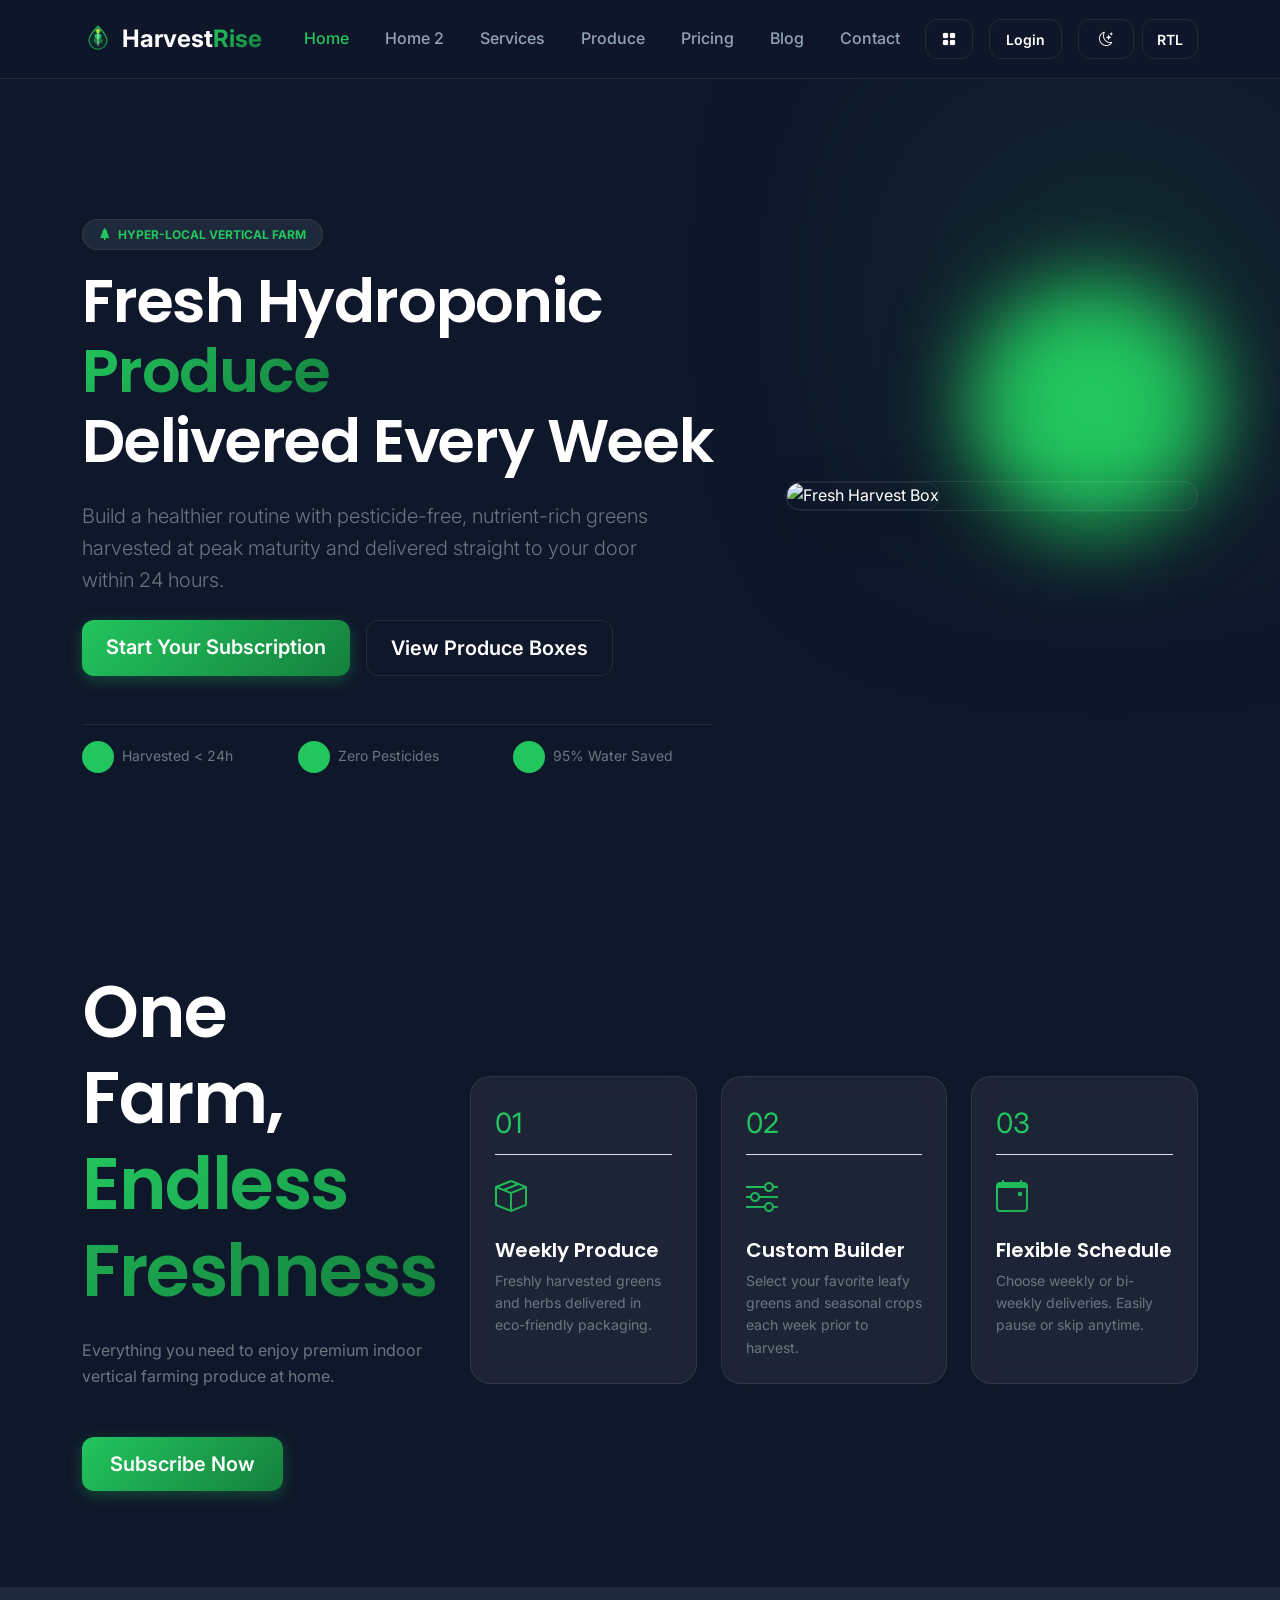
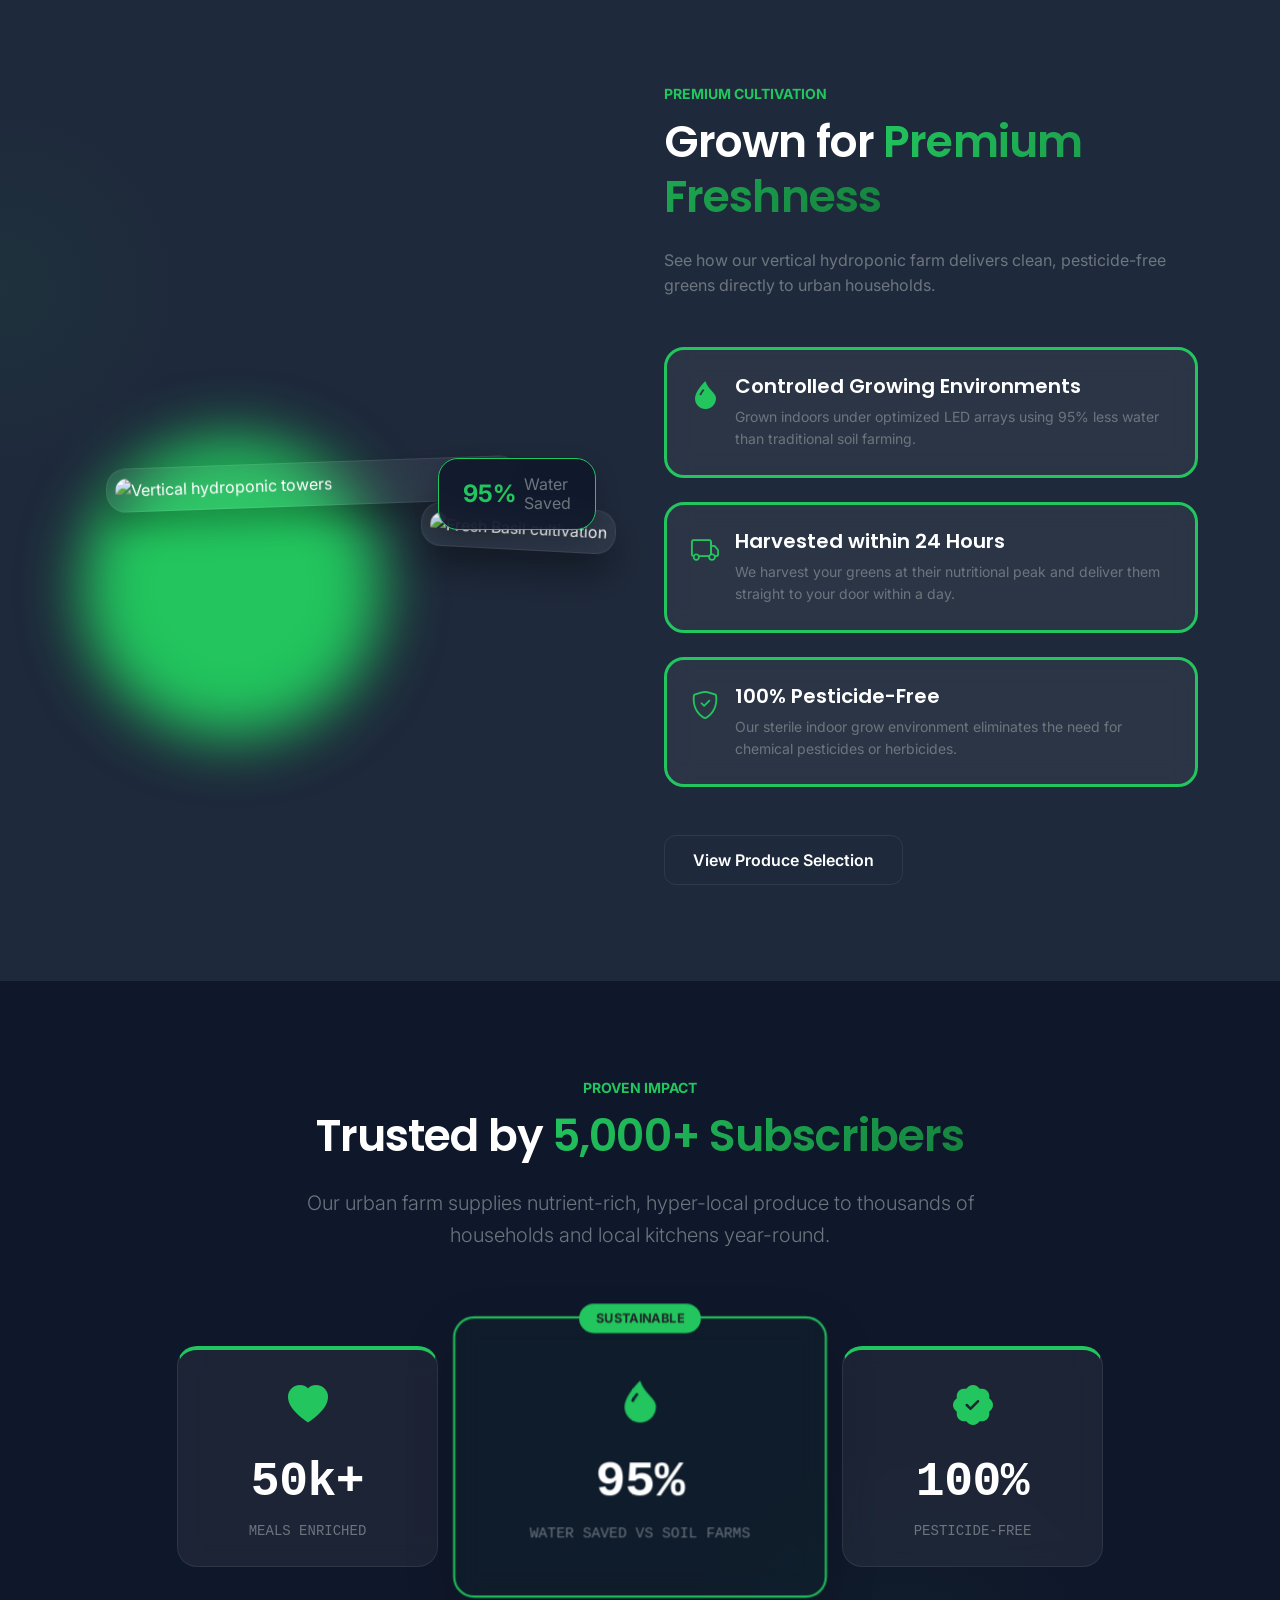
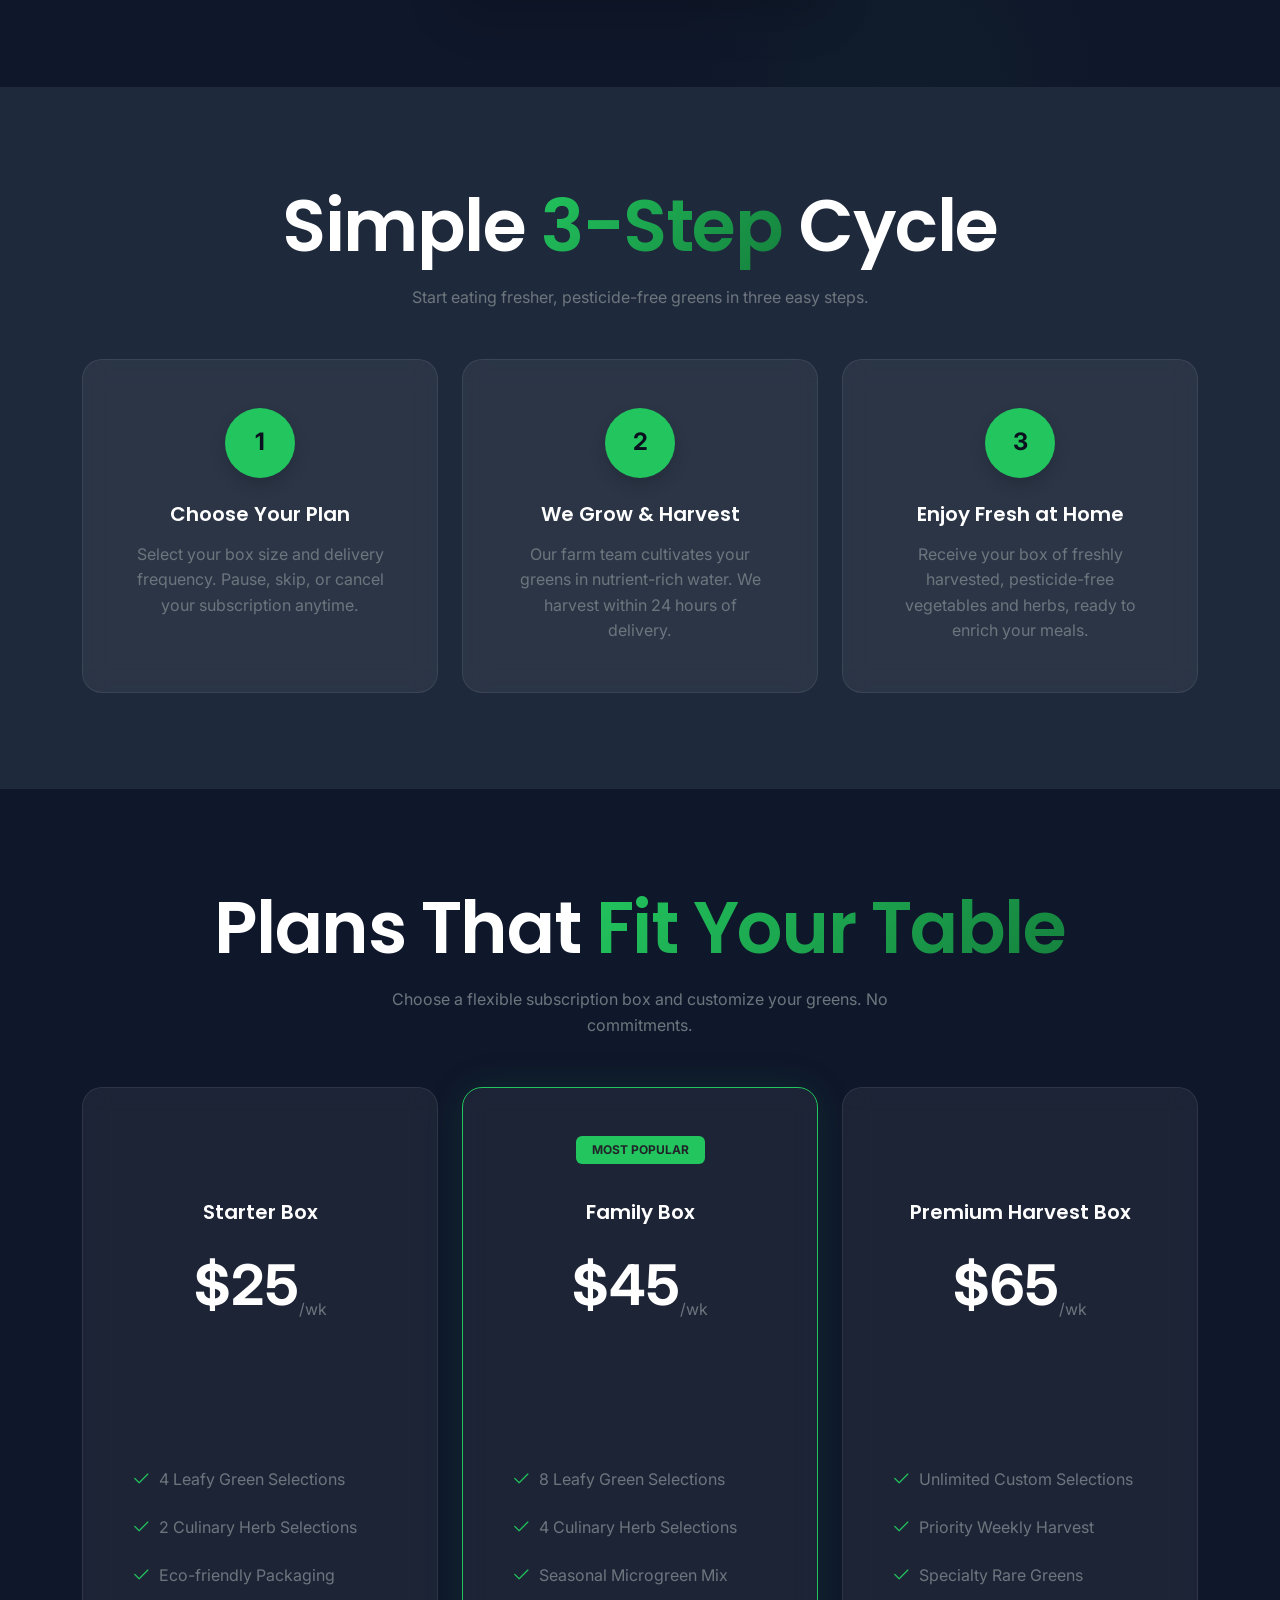
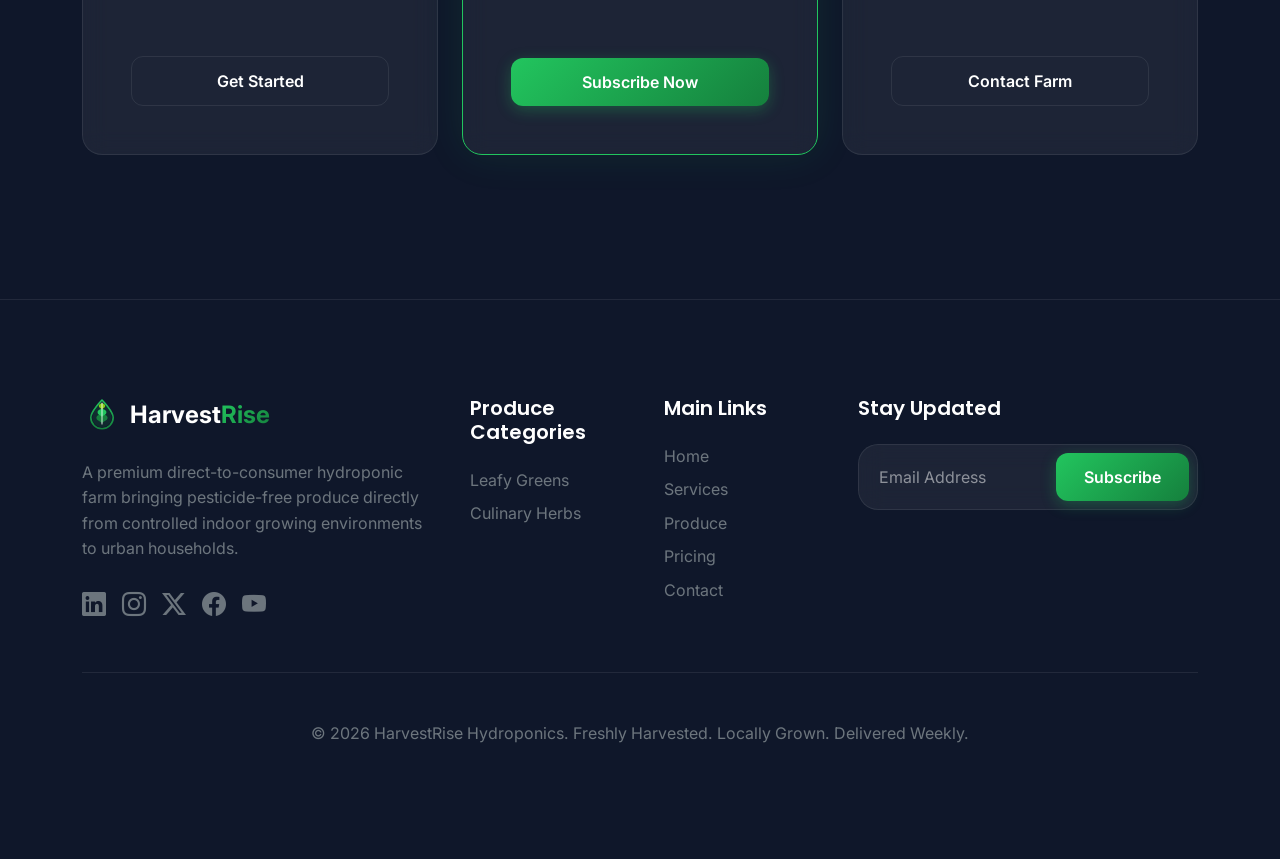
==== index.html @ 3f83b42b "Update vertical hydroponic farm website with responsive mobile dashboard changes" ====
<!DOCTYPE html>
<html lang="en">

<head>
    <meta charset="UTF-8">
    <meta name="viewport" content="width=device-width, initial-scale=1.0">
    <title>HarvestRise Hydroponics | Fresh Produce Delivered Weekly</title>
    <link rel="icon" type="image/png" href="assets/images/logo.svg">
    <meta name="description"
        content="Subscribe to fresh hydroponic produce delivered directly from our urban farm. Flexible produce boxes, transparent growing practices, and weekly harvest deliveries.">

    <!-- Bootstrap 5 CDN -->
    <link href="https://cdn.jsdelivr.net/npm/bootstrap@10.0.0-alpha1/dist/css/bootstrap.min.css" rel="stylesheet"
        integrity="sha384-GLhlTQ8iRABdZLl6O3oVMWSktQOp6b7In1Zl3/Jr59b6EGGoI1aFkw7cmDA6j6gD" crossorigin="anonymous">
    <!-- Using 5.3.0 since 10.0.0 is not a valid version -->
    <link href="https://cdn.jsdelivr.net/npm/bootstrap@5.3.0/dist/css/bootstrap.min.css" rel="stylesheet">
    <link rel="stylesheet" href="https://cdn.jsdelivr.net/npm/bootstrap-icons@1.10.5/font/bootstrap-icons.css">

    <!-- Custom CSS -->
    <link rel="stylesheet" href="assets/css/style.css">
    <link rel="stylesheet" href="assets/css/dark-mode.css">
    <link rel="stylesheet" href="assets/css/rtl.css">
</head>

<body>

    <!-- Navbar -->
    <nav class="navbar navbar-expand-xl navbar-custom sticky-top">
        <div class="container">
            <a class="navbar-brand d-flex align-items-center" href="index.html">
                <img src="assets/images/logo.svg" alt="HarvestRise Logo" class="me-2" style="height: 32px; width: 32px;">
                <span class="fw-bold text-white fs-4">Harvest<span class="text-gradient">Rise</span></span>
            </a>
            <button class="navbar-toggler border-0" type="button" data-bs-toggle="collapse" data-bs-target="#navbarNav">
                <i class="bi bi-list text-white fs-2"></i>
            </button>

            <div class="collapse navbar-collapse" id="navbarNav">
                <ul class="navbar-nav mx-auto">
                    <li class="nav-item"><a class="nav-link active" href="index.html">Home</a></li>
                    <li class="nav-item"><a class="nav-link" href="home2.html">Home 2</a></li>
                    <li class="nav-item"><a class="nav-link" href="services.html">Services</a></li>
                    <li class="nav-item"><a class="nav-link" href="portfolio.html">Produce</a></li>
                    <li class="nav-item"><a class="nav-link" href="pricing.html">Pricing</a></li>
                    <li class="nav-item"><a class="nav-link" href="blog.html">Blog</a></li>
                    <li class="nav-item"><a class="nav-link" href="contact.html">Contact</a></li>
                </ul>
                <div class="d-flex align-items-center gap-3">
                    <a href="dashboard.html" class="btn btn-outline-custom btn-sm d-flex align-items-center"
                        title="Dashboard">
                        <i class="bi bi-grid-fill"></i>
                    </a>
                    <a href="login.html" class="btn btn-outline-custom btn-sm d-flex align-items-center" title="Login">
                        Login
                    </a>
                    <div class="d-flex gap-2">
                        <button class="btn btn-outline-custom btn-sm d-flex align-items-center justify-content-center nav-toggle-btn" id="theme-toggle" title="Toggle Theme">
                            <i class="bi bi-moon-stars"></i>
                        </button>
                        <button class="btn btn-outline-custom btn-sm d-flex align-items-center justify-content-center nav-toggle-btn" id="rtl-toggle" title="RTL">
                            RTL
                        </button>
                    </div>
                </div>
            </div>
        </div>
    </nav>

    <!-- Hero Section -->
    <header class="hero-section text-center text-lg-start">
        <div class="hero-glow"></div>
        <div class="container">
            <div class="row align-items-center g-5">
                <div class="col-lg-7 mb-5 mb-lg-0">
                    <span class="badge bg-secondary-bg border border-color text-primary-accent mb-3 px-3 py-2 rounded-pill fw-bold text-uppercase tracking-wider"><i class="bi bi-tree-fill me-1"></i> Hyper-Local Vertical Farm</span>
                    <h1 class="hero-title mb-4">
                        Fresh Hydroponic <span class="text-gradient">Produce</span> <br> Delivered Every Week
                    </h1>
                    <p class="lead text-secondary mb-4 pe-lg-5">
                        Build a healthier routine with pesticide-free, nutrient-rich greens harvested at peak maturity and delivered straight to your door within 24 hours.
                    </p>
                    <div class="d-flex flex-column flex-sm-row gap-3">
                        <a href="pricing.html" class="btn btn-primary-custom btn-lg px-4">Start Your Subscription</a>
                        <a href="portfolio.html" class="btn btn-outline-custom btn-lg px-4">View Produce Boxes</a>
                    </div>
                    
                    <div class="mt-5 pt-3 border-top border-color">
                        <div class="row g-3">
                            <div class="col-sm-4 col-6">
                                <div class="d-flex align-items-center gap-2">
                                    <div class="rounded-circle bg-primary-accent opacity-10 d-flex align-items-center justify-content-center" style="width: 32px; height: 32px; background: rgba(34, 197, 94, 0.1);">
                                        <i class="bi bi-check text-primary-accent"></i>
                                    </div>
                                    <span class="text-secondary text-sm">Harvested &lt; 24h</span>
                                </div>
                            </div>
                            <div class="col-sm-4 col-6">
                                <div class="d-flex align-items-center gap-2">
                                    <div class="rounded-circle bg-primary-accent opacity-10 d-flex align-items-center justify-content-center" style="width: 32px; height: 32px; background: rgba(34, 197, 94, 0.1);">
                                        <i class="bi bi-check text-primary-accent"></i>
                                    </div>
                                    <span class="text-secondary text-sm">Zero Pesticides</span>
                                </div>
                            </div>
                            <div class="col-sm-4 col-12">
                                <div class="d-flex align-items-center gap-2">
                                    <div class="rounded-circle bg-primary-accent opacity-10 d-flex align-items-center justify-content-center" style="width: 32px; height: 32px; background: rgba(34, 197, 94, 0.1);">
                                        <i class="bi bi-check text-primary-accent"></i>
                                    </div>
                                    <span class="text-secondary text-sm">95% Water Saved</span>
                                </div>
                            </div>
                        </div>
                    </div>
                </div>
                
                <div class="col-lg-5">
                    <div class="position-relative ps-lg-4">
                        <!-- Background blur glow -->
                        <div class="position-absolute rounded-circle bg-primary-accent opacity-10" style="width: 250px; height: 250px; bottom: -20px; right: -20px; filter: blur(40px); z-index: 0;"></div>
                        
                        <!-- Main visual wrapper -->
                        <div class="hero-mockup-wrapper float-animation rounded-4 overflow-hidden border border-color shadow-lg position-relative z-index-1">
                            <img src="https://images.unsplash.com/photo-1610348725531-843dff563e2c?auto=format&fit=crop&q=80&w=800"
                                alt="Fresh Harvest Box" class="img-fluid" style="height: 460px; width: 100%; object-fit: cover;">
                        </div>
                    </div>
                </div>
            </div>
        </div>
    </header>

    <!-- Core Services Section -->
    <section class="py-5 my-5">
        <div class="container">
            <div class="row align-items-center g-5">
                <div class="col-lg-4">
                    <h2 class="display-5 mb-4">One Farm, <span class="text-gradient">Endless Freshness</span></h2>
                    <p class="text-secondary mb-5">Everything you need to enjoy premium indoor vertical farming produce at home.</p>
                    <a href="pricing.html" class="btn btn-primary-custom btn-lg">Subscribe Now</a>
                </div>
                <div class="col-lg-8">
                    <div class="row g-4">
                        <div class="col-md-4">
                            <div class="glass-card p-4 h-100">
                                <div class="mb-3 fs-3 text-primary-accent border-bottom pb-2">01</div>
                                <i class="bi bi-box-seam fs-2 text-gradient mb-3 d-block"></i>
                                <h4 class="h5 mb-2 text-white">Weekly Produce</h4>
                                <p class="text-secondary text-sm mb-0">Freshly harvested greens and herbs delivered in eco-friendly packaging.</p>
                            </div>
                        </div>
                        <div class="col-md-4">
                            <div class="glass-card p-4 h-100">
                                <div class="mb-3 fs-3 text-primary-accent border-bottom pb-2">02</div>
                                <i class="bi bi-sliders fs-2 text-gradient mb-3 d-block"></i>
                                <h4 class="h5 mb-2 text-white">Custom Builder</h4>
                                <p class="text-secondary text-sm mb-0">Select your favorite leafy greens and seasonal crops each week prior to harvest.</p>
                            </div>
                        </div>
                        <div class="col-md-4">
                            <div class="glass-card p-4 h-100">
                                <div class="mb-3 fs-3 text-primary-accent border-bottom pb-2">03</div>
                                <i class="bi bi-calendar-event fs-2 text-gradient mb-3 d-block"></i>
                                <h4 class="h5 mb-2 text-white">Flexible Schedule</h4>
                                <p class="text-secondary text-sm mb-0">Choose weekly or bi-weekly deliveries. Easily pause or skip anytime.</p>
                            </div>
                        </div>
                    </div>
                </div>
            </div>
        </div>
    </section>

    <!-- Portfolio/Showcase Section -->
    <section class="py-5 bg-secondary-bg position-relative overflow-hidden">
        <!-- Subtle background glow -->
        <div class="position-absolute" style="width: 400px; height: 400px; background: radial-gradient(circle, rgba(34, 197, 94, 0.05) 0%, transparent 70%); top: 10%; left: -200px; pointer-events: none;"></div>
        
        <div class="container py-5">
            <div class="row align-items-center g-5">
                <!-- Left: Overlapping Image Gallery -->
                <div class="col-lg-6">
                    <div class="position-relative p-4">
                        <!-- Background decoration circle -->
                        <div class="position-absolute rounded-circle bg-primary-accent opacity-10" style="width: 300px; height: 300px; top: 0; left: 0; filter: blur(30px); z-index: 0;"></div>
                        
                        <!-- Main Image -->
                        <div class="glass-card p-2 position-relative z-index-1" style="max-width: 85%; transform: rotate(-2deg); box-shadow: 0 15px 35px rgba(0,0,0,0.3);">
                            <img src="https://images.unsplash.com/photo-1530836369250-ef72a3f5cda8?auto=format&fit=crop&q=80&w=800"
                                class="img-fluid rounded-4" alt="Vertical hydroponic towers" style="width: 100%; height: 350px; object-fit: cover;">
                        </div>
                        
                        <!-- Floating Overlapping Image -->
                        <div class="glass-card p-2 position-absolute" style="max-width: 55%; bottom: -20px; right: 0; z-index: 2; transform: rotate(3deg); box-shadow: 0 20px 40px rgba(0,0,0,0.4);">
                            <img src="https://images.unsplash.com/photo-1598902108854-10e335adac99?auto=format&fit=crop&q=80&w=600"
                                class="img-fluid rounded-4" alt="Fresh Basil cultivation" style="width: 100%; height: 220px; object-fit: cover;">
                        </div>
                        
                        <!-- Floating Badge -->
                        <div class="glass-card px-4 py-3 position-absolute border-primary-accent" style="top: 20px; right: 20px; z-index: 3; background: rgba(15, 23, 42, 0.85); box-shadow: 0 10px 25px rgba(0,0,0,0.2);">
                            <div class="d-flex align-items-center gap-2">
                                <span class="fs-4 text-primary-accent fw-bold">95%</span>
                                <span class="text-secondary text-xs" style="line-height: 1.2;">Water<br>Saved</span>
                            </div>
                        </div>
                    </div>
                </div>

                <!-- Right: Content and Feature Blocks -->
                <div class="col-lg-6">
                    <span class="text-primary-accent text-uppercase tracking-wider small fw-bold mb-2 d-block">Premium Cultivation</span>
                    <h2 class="section-title mb-4">Grown for <span class="text-gradient">Premium Freshness</span></h2>
                    <p class="text-secondary mb-5">See how our vertical hydroponic farm delivers clean, pesticide-free greens directly to urban households.</p>
                    
                    <div class="d-flex flex-column gap-4 mb-5">
                        <div class="glass-card p-4 hover-effect border-start border-3 border-primary-accent">
                            <div class="d-flex align-items-start gap-3">
                                <div class="fs-3 text-primary-accent"><i class="bi bi-droplet-fill"></i></div>
                                <div>
                                    <h4 class="h5 text-white mb-2">Controlled Growing Environments</h4>
                                    <p class="text-secondary text-sm mb-0">Grown indoors under optimized LED arrays using 95% less water than traditional soil farming.</p>
                                </div>
                            </div>
                        </div>
                        
                        <div class="glass-card p-4 hover-effect border-start border-3 border-primary-accent">
                            <div class="d-flex align-items-start gap-3">
                                <div class="fs-3 text-primary-accent"><i class="bi bi-truck"></i></div>
                                <div>
                                    <h4 class="h5 text-white mb-2">Harvested within 24 Hours</h4>
                                    <p class="text-secondary text-sm mb-0">We harvest your greens at their nutritional peak and deliver them straight to your door within a day.</p>
                                </div>
                            </div>
                        </div>

                        <div class="glass-card p-4 hover-effect border-start border-3 border-primary-accent">
                            <div class="d-flex align-items-start gap-3">
                                <div class="fs-3 text-primary-accent"><i class="bi bi-shield-check"></i></div>
                                <div>
                                    <h4 class="h5 text-white mb-2">100% Pesticide-Free</h4>
                                    <p class="text-secondary text-sm mb-0">Our sterile indoor grow environment eliminates the need for chemical pesticides or herbicides.</p>
                                </div>
                            </div>
                        </div>
                    </div>
                    
                    <div class="d-flex gap-3">
                        <a href="portfolio.html" class="btn btn-outline-custom">View Produce Selection</a>
                    </div>
                </div>
            </div>
        </div>
    </section>

    <!-- Trusted By / Stats Section -->
    <section class="py-5 position-relative overflow-hidden">
        <!-- Glow accents -->
        <div class="position-absolute" style="width: 500px; height: 500px; background: radial-gradient(circle, rgba(34, 197, 94, 0.03) 0%, transparent 70%); bottom: -250px; right: 10%; pointer-events: none;"></div>

        <div class="container py-5 text-center">
            <div class="max-w-700 mx-auto mb-5">
                <span class="text-primary-accent text-uppercase tracking-wider small fw-bold mb-2 d-block">Proven Impact</span>
                <h2 class="section-title mb-4">Trusted by <span class="text-gradient">5,000+ Subscribers</span></h2>
                <p class="text-secondary lead">Our urban farm supplies nutrient-rich, hyper-local produce to thousands of households and local kitchens year-round.</p>
            </div>
            
            <div class="row g-4 justify-content-center align-items-center mt-2">
                <!-- Stat Card 1 -->
                <div class="col-md-4 col-lg-3">
                    <div class="glass-card p-4 text-center hover-effect h-100" style="border-top: 4px solid var(--primary-accent);">
                        <div class="fs-1 text-primary-accent mb-3"><i class="bi bi-heart-fill"></i></div>
                        <h3 class="display-6 fw-bold text-white mb-2 font-monospace">50k+</h3>
                        <p class="text-secondary small mb-0 font-monospace text-uppercase tracking-wider">Meals Enriched</p>
                    </div>
                </div>

                <!-- Stat Card 2 (Highlighted) -->
                <div class="col-md-4 col-lg-4">
                    <div class="glass-card p-5 text-center hover-effect h-100 position-relative shadow-lg" 
                        style="border: 2px solid var(--primary-accent); transform: scale(1.05); background: rgba(34, 197, 94, 0.03);">
                        <div class="position-absolute top-0 start-50 translate-middle badge bg-primary-accent text-dark rounded-pill px-3 py-2 text-xs">SUSTAINABLE</div>
                        <div class="fs-1 text-primary-accent mb-3"><i class="bi bi-droplet-fill"></i></div>
                        <h3 class="display-5 fw-bold text-white mb-2 font-monospace">95%</h3>
                        <p class="text-secondary small mb-0 font-monospace text-uppercase tracking-wider">Water Saved vs Soil Farms</p>
                    </div>
                </div>

                <!-- Stat Card 3 -->
                <div class="col-md-4 col-lg-3">
                    <div class="glass-card p-4 text-center hover-effect h-100" style="border-top: 4px solid var(--primary-accent);">
                        <div class="fs-1 text-primary-accent mb-3"><i class="bi bi-patch-check-fill"></i></div>
                        <h3 class="display-6 fw-bold text-white mb-2 font-monospace">100%</h3>
                        <p class="text-secondary small mb-0 font-monospace text-uppercase tracking-wider">Pesticide-Free</p>
                    </div>
                </div>
            </div>
        </div>
    </section>

    <!-- How It Works Section -->
    <section class="py-5 bg-secondary-bg">
        <div class="container py-5">
            <div class="text-center mb-5">
                <h2 class="display-5 mb-3">Simple <span class="text-gradient">3-Step</span> Cycle</h2>
                <p class="text-secondary max-w-600 mx-auto">Start eating fresher, pesticide-free greens in three easy steps.</p>
            </div>
            <div class="row g-4">
                <div class="col-md-4">
                    <div class="glass-card p-5 h-100 text-center">
                        <div class="mb-4 mx-auto d-flex align-items-center justify-content-center fw-bold rounded-circle shadow"
                            style="width: 70px; height: 70px; font-size: 1.5rem; background-color: var(--primary-accent); color: #0b1020;">1</div>
                        <h4 class="h5 mb-3">Choose Your Plan</h4>
                        <p class="text-secondary mb-0">Select your box size and delivery frequency. Pause, skip, or cancel your subscription anytime.</p>
                    </div>
                </div>
                <div class="col-md-4">
                    <div class="glass-card p-5 h-100 text-center">
                        <div class="mb-4 mx-auto d-flex align-items-center justify-content-center fw-bold rounded-circle shadow"
                            style="width: 70px; height: 70px; font-size: 1.5rem; background-color: var(--primary-accent); color: #0b1020;">2</div>
                        <h4 class="h5 mb-3">We Grow & Harvest</h4>
                        <p class="text-secondary mb-0">Our farm team cultivates your greens in nutrient-rich water. We harvest within 24 hours of delivery.</p>
                    </div>
                </div>
                <div class="col-md-4">
                    <div class="glass-card p-5 h-100 text-center">
                        <div class="mb-4 mx-auto d-flex align-items-center justify-content-center fw-bold rounded-circle shadow"
                            style="width: 70px; height: 70px; font-size: 1.5rem; background-color: var(--primary-accent); color: #0b1020;">3</div>
                        <h4 class="h5 mb-3">Enjoy Fresh at Home</h4>
                        <p class="text-secondary mb-0">Receive your box of freshly harvested, pesticide-free vegetables and herbs, ready to enrich your meals.</p>
                    </div>
                </div>
            </div>
        </div>
    </section>

    <!-- Pricing Preview Section -->
    <section class="py-5">
        <div class="container py-5">
            <div class="text-center mb-5">
                <h2 class="display-5 mb-3">Plans That <span class="text-gradient">Fit Your Table</span></h2>
                <p class="text-secondary max-w-600 mx-auto">Choose a flexible subscription box and customize your greens. No commitments.</p>
            </div>
            <div class="row g-4 justify-content-center">
                <div class="col-lg-4 col-md-6">
                    <div class="glass-card p-5 h-100 d-flex flex-column">
                        <div style="height: 40px;" class="mb-4"></div> <!-- Badge Spacer -->
                        <h4 class="h5 text-white mb-4 text-center">Starter Box</h4>
                        <div class="display-4 fw-bold mb-4 text-white text-center" style="min-height: 72px; display: flex; align-items: flex-end; justify-content: center;">$25 <span
                                class="fs-6 text-secondary fw-normal">/wk</span></div>
                        <div style="min-height: 72px;" class="mb-5"></div>
                        <ul class="list-unstyled mb-5 text-secondary">
                            <li class="mb-3 d-flex align-items-center gap-2"><i
                                    class="bi bi-check2 text-primary-accent fs-5"></i> 4 Leafy Green Selections</li>
                            <li class="mb-3 d-flex align-items-center gap-2"><i
                                    class="bi bi-check2 text-primary-accent fs-5"></i> 2 Culinary Herb Selections</li>
                            <li class="mb-3 d-flex align-items-center gap-2"><i
                                    class="bi bi-check2 text-primary-accent fs-5"></i> Eco-friendly Packaging</li>
                        </ul>
                        <div class="mt-auto">
                            <a href="register.html" class="btn btn-outline-custom w-100">Get Started</a>
                        </div>
                    </div>
                </div>
                <div class="col-lg-4 col-md-6">
                    <div class="glass-card p-5 h-100 border-primary-accent d-flex flex-column"
                        style="box-shadow: 0 0 40px rgba(34, 197, 94, 0.1);">
                        <div class="text-center mb-4" style="height: 40px;">
                            <div class="badge bg-primary-accent text-dark px-3 py-2">MOST POPULAR</div>
                        </div>
                        <h4 class="h5 text-white mb-4 text-center">Family Box</h4>
                        <div class="display-4 fw-bold mb-4 text-white text-center" style="min-height: 72px; display: flex; align-items: flex-end; justify-content: center;">$45 <span
                                class="fs-6 text-secondary fw-normal">/wk</span></div>
                        <div style="min-height: 72px;" class="mb-5"></div>
                        <ul class="list-unstyled mb-5 text-secondary">
                            <li class="mb-3 d-flex align-items-center gap-2"><i
                                    class="bi bi-check2 text-primary-accent fs-5"></i> 8 Leafy Green Selections</li>
                            <li class="mb-3 d-flex align-items-center gap-2"><i
                                    class="bi bi-check2 text-primary-accent fs-5"></i> 4 Culinary Herb Selections</li>
                            <li class="mb-3 d-flex align-items-center gap-2"><i
                                    class="bi bi-check2 text-primary-accent fs-5"></i> Seasonal Microgreen Mix</li>
                        </ul>
                        <div class="mt-auto">
                            <a href="register.html" class="btn btn-primary-custom w-100">Subscribe Now</a>
                        </div>
                    </div>
                </div>
                <div class="col-lg-4 col-md-6">
                    <div class="glass-card p-5 h-100 d-flex flex-column">
                        <div style="height: 40px;" class="mb-4"></div> <!-- Badge Spacer -->
                        <h4 class="h5 text-white mb-4 text-center">Premium Harvest Box</h4>
                        <div class="display-4 fw-bold mb-4 text-white text-center" style="min-height: 72px; display: flex; align-items: flex-end; justify-content: center;">$65 <span
                                class="fs-6 text-secondary fw-normal">/wk</span></div>
                        <div style="min-height: 72px;" class="mb-5"></div>
                        <ul class="list-unstyled mb-5 text-secondary">
                            <li class="mb-3 d-flex align-items-center gap-2"><i
                                    class="bi bi-check2 text-primary-accent fs-5"></i> Unlimited Custom Selections</li>
                            <li class="mb-3 d-flex align-items-center gap-2"><i
                                    class="bi bi-check2 text-primary-accent fs-5"></i> Priority Weekly Harvest</li>
                            <li class="mb-3 d-flex align-items-center gap-2"><i
                                    class="bi bi-check2 text-primary-accent fs-5"></i> Specialty Rare Greens</li>
                        </ul>
                        <div class="mt-auto">
                            <a href="contact.html" class="btn btn-outline-custom w-100">Contact Farm</a>
                        </div>
                    </div>
                </div>
            </div>
        </div>
    </section>

    <!-- Footer -->
    <footer class="py-5 mt-5 border-top border-color">
        <div class="container py-5">
            <div class="row g-5">
                <div class="col-lg-4">
                    <a class="navbar-brand d-flex align-items-center mb-4" href="#">
                        <img src="assets/images/logo.svg" alt="HarvestRise Logo" height="30" class="me-2">
                        <span class="fw-bold text-white fs-4">Harvest<span class="text-gradient">Rise</span></span>
                    </a>
                    <p class="text-secondary">A premium direct-to-consumer hydroponic farm bringing pesticide-free produce directly from controlled indoor growing environments to urban households.</p>
                    <div class="d-flex gap-3 fs-4 mt-4 social-links">
                        <a href="#" class="text-secondary"><i class="bi bi-linkedin"></i></a>
                        <a href="#" class="text-secondary"><i class="bi bi-instagram"></i></a>
                        <a href="#" class="text-secondary"><i class="bi bi-twitter-x"></i></a>
                        <a href="#" class="text-secondary"><i class="bi bi-facebook"></i></a>
                        <a href="#" class="text-secondary"><i class="bi bi-youtube"></i></a>
                    </div>
                </div>
                <div class="col-6 col-lg-2">
                    <h5 class="mb-4">Produce Categories</h5>
                    <ul class="list-unstyled text-secondary">
                        <li class="mb-2"><a href="portfolio.html" class="text-decoration-none text-secondary">Leafy Greens</a></li>
                        <li class="mb-2"><a href="portfolio.html" class="text-decoration-none text-secondary">Culinary Herbs</a></li>
                    </ul>
                </div>
                <div class="col-6 col-lg-2">
                    <h5 class="mb-4">Main Links</h5>
                    <ul class="list-unstyled text-secondary">
                        <li class="mb-2"><a href="index.html" class="text-decoration-none text-secondary">Home</a></li>
                        <li class="mb-2"><a href="services.html" class="text-decoration-none text-secondary">Services</a></li>
                        <li class="mb-2"><a href="portfolio.html" class="text-decoration-none text-secondary">Produce</a></li>
                        <li class="mb-2"><a href="pricing.html" class="text-decoration-none text-secondary">Pricing</a></li>
                        <li class="mb-2"><a href="contact.html" class="text-decoration-none text-secondary">Contact</a></li>
                    </ul>
                </div>
                <div class="col-lg-4">
                    <h5 class="mb-4">Stay Updated</h5>
                    <div class="glass-card p-2 d-flex">
                        <input type="email" class="form-control bg-transparent border-0 text-white shadow-none"
                            placeholder="Email Address">
                        <button class="btn btn-primary-custom ms-2">Subscribe</button>
                    </div>
                </div>
            </div>
            <div class="text-center mt-5 pt-5 text-secondary border-top border-color">
                <p>&copy; 2026 HarvestRise Hydroponics. Freshly Harvested. Locally Grown. Delivered Weekly.</p>
            </div>
        </div>
    </footer>

    <!-- Scripts -->
    <script src="https://cdn.jsdelivr.net/npm/bootstrap@5.3.0/dist/js/bootstrap.bundle.min.js"></script>
    <script src="https://cdn.jsdelivr.net/npm/chart.js"></script>
    <script src="assets/js/main.js"></script>
</body>

</html>
---- assets/css/style.css ----
@import url('https://fonts.googleapis.com/css2?family=Inter:wght@400;500&family=Manrope:wght@500;600&family=Poppins:wght@500;600&display=swap');

:root {
    --primary-bg: #0F172A;
    --secondary-bg: #1E293B;
    --card-bg: rgba(255, 255, 255, 0.06);
    --primary-accent: #22C55E;
    --secondary-accent: #15803D;
    --gradient-primary: linear-gradient(135deg, #22C55E, #15803D);
    --text-primary: #FFFFFF;
    --text-secondary: #94A3B8;
    --border-color: rgba(255, 255, 255, 0.08);
    --glow-color: rgba(34, 197, 94, 0.25);
    --success: #16A34A;
    --warning: #f59e0b;
    --error: #ef4444;
    --transition: all 0.3s cubic-bezier(0.4, 0, 0.2, 1);
}

* {
    margin: 0;
    padding: 0;
    box-sizing: border-box;
}

body {
    font-family: 'Inter', sans-serif;
    font-weight: 410;
    background-color: var(--primary-bg);
    color: var(--text-primary);
    overflow-x: hidden;
    line-height: 1.6;
}

/* Glassmorphism */
.glass-card {
    background: var(--card-bg);
    backdrop-filter: blur(12px);
    -webkit-backdrop-filter: blur(12px);
    border: 1px solid var(--border-color);
    border-radius: 20px;
    transition: var(--transition);
}

.glass-card:hover {
    border-color: var(--primary-accent);
    box-shadow: 0 0 20px var(--glow-color);
    transform: translateY(-5px);
}

/* Typography Rules */
h1, .h1 {
    font-family: 'Poppins', sans-serif !important;
    font-size: clamp(4.5rem, 8vw, 6rem) !important;
    font-weight: 580 !important;
    letter-spacing: -0.02em;
}

h2, .h2 {
    font-family: 'Poppins', sans-serif !important;
    font-size: clamp(3rem, 6vw, 4.5rem) !important;
    font-weight: 540 !important;
    letter-spacing: -0.02em;
}

h3, .h3 {
    font-family: 'Poppins', sans-serif !important;
    font-size: clamp(2rem, 4vw, 3rem) !important;
    font-weight: 520 !important;
    letter-spacing: -0.01em;
}

h4, h5, h6, .h4, .h5, .h6 {
    font-family: 'Poppins', sans-serif !important;
    font-weight: 550 !important;
}

.text-gradient {
    background: var(--gradient-primary);
    -webkit-background-clip: text;
    background-clip: text;
    -webkit-text-fill-color: transparent;
}

/* Buttons */
.btn-primary-custom {
    background: var(--gradient-primary);
    border: none;
    color: white;
    padding: 12px 28px;
    border-radius: 12px;
    font-weight: 600;
    transition: var(--transition);
    box-shadow: 0 4px 15px rgba(34, 197, 94, 0.3);
}

.btn-primary-custom:hover {
    transform: translateY(-2px);
    box-shadow: 0 6px 20px rgba(34, 197, 94, 0.5);
    color: white;
}

.btn-outline-custom {
    background: transparent;
    border: 1px solid var(--border-color);
    color: var(--text-primary);
    padding: 12px 28px;
    border-radius: 12px;
    font-weight: 600;
    transition: var(--transition);
}

.btn-outline-custom:hover {
    background: var(--card-bg);
    border-color: var(--primary-accent);
    color: var(--primary-accent);
}

/* Header Buttons & Icons: Equal Height Alignment */
.navbar-custom .btn {
    height: 40px !important;
    min-height: 40px !important;
    display: inline-flex !important;
    align-items: center !important;
    justify-content: center !important;
    padding: 8px 16px !important;
    font-weight: 600;
}

.navbar-custom .nav-toggle-btn {
    width: 56px !important;
    min-width: 56px !important;
    padding: 8px 10px !important;
    gap: 0;
}

/* Navbar */
.navbar-custom {
    background: rgba(15, 23, 42, 0.8);
    backdrop-filter: blur(15px);
    border-bottom: 1px solid var(--border-color);
    padding: 15px 0;
    transition: var(--transition);
}

.navbar-brand img {
    height: 40px;
}

.nav-link {
    color: var(--text-secondary) !important;
    font-weight: 500;
    margin: 0 10px;
    transition: var(--transition);
}

.nav-link:hover,
.nav-link.active {
    color: var(--primary-accent) !important;
}

@media (min-width: 1200px) {
    .navbar-custom .navbar-collapse {
        align-items: center;
    }

    .navbar-custom .navbar-nav .nav-item {
        flex-shrink: 0;
    }

    .navbar-custom .navbar-nav .nav-link {
        white-space: nowrap;
    }
}

@media (max-width: 1199.98px) {
    .navbar-custom .navbar-collapse {
        margin-top: 12px;
        padding-top: 12px;
        border-top: 1px solid var(--border-color);
    }

    .navbar-custom .navbar-nav {
        margin-bottom: 12px;
        gap: 4px;
    }

    .navbar-custom .navbar-nav .nav-link {
        margin: 0;
        padding: 10px 0;
    }

    .navbar-custom .navbar-collapse > .d-flex.align-items-center.gap-3 {
        width: 100%;
        flex-wrap: wrap;
        gap: 10px !important;
    }

    .navbar-custom .navbar-collapse > .d-flex.align-items-center.gap-3 > .d-flex.gap-2 {
        margin-left: 0 !important;
    }
}

@media (min-width: 768px) and (max-width: 1199.98px) {
    .navbar-custom .container {
        position: relative;
    }

    .navbar-custom .navbar-collapse {
        position: absolute;
        top: calc(100% + 8px);
        right: 0;
        left: auto;
        width: min(360px, calc(100vw - 2rem));
        z-index: 1100;
        margin-top: 0;
        padding: 14px;
        border: 1px solid var(--border-color);
        border-radius: 14px;
        background: rgba(15, 23, 42, 0.98);
    }
}

.back-to-top {
    position: fixed;
    right: 24px;
    bottom: 24px;
    width: 46px;
    height: 46px;
    border: 1px solid var(--border-color);
    border-radius: 12px;
    background: rgba(30, 41, 59, 0.9);
    color: #f8fafc;
    display: inline-flex;
    align-items: center;
    justify-content: center;
    cursor: pointer;
    z-index: 999;
    opacity: 0;
    visibility: hidden;
    transform: translateY(8px);
    transition: var(--transition);
}

.back-to-top i {
    color: inherit;
    font-size: 20px;
    line-height: 1;
}

.back-to-top:hover {
    border-color: var(--primary-accent);
    color: var(--primary-accent);
    background: rgba(30, 41, 59, 1);
}

.back-to-top.show {
    opacity: 1;
    visibility: visible;
    transform: translateY(0);
}

/* Hero Section */
.hero-section {
    padding: 140px 0 100px;
    position: relative;
    overflow: hidden;
}

.hero-glow {
    position: absolute;
    top: -10%;
    right: -10%;
    width: 600px;
    height: 600px;
    background: radial-gradient(circle, rgba(34, 197, 94, 0.15) 0%, rgba(21, 128, 61, 0.05) 50%, transparent 100%);
    filter: blur(80px);
    z-index: -1;
}

.hero-mockup-wrapper {
    position: relative;
    z-index: 1;
}

.hero-mockup-wrapper img {
    width: 100%;
    border-radius: 30px;
    border: 1px solid var(--border-color);
    box-shadow: 0 30px 60px rgba(0, 0, 0, 0.5);
}

.premium-brand-img {
    width: 100%;
    aspect-ratio: 16 / 9;
    object-fit: cover;
    display: block;
}

/* Animations */
@keyframes float {
    0% {
        transform: translateY(0px);
    }

    50% {
        transform: translateY(-20px);
    }

    100% {
        transform: translateY(0px);
    }
}

.float-animation {
    animation: float 6s ease-in-out infinite;
}

/* Dashboard UI */
.dashboard-card {
    background: var(--card-bg);
    border: 1px solid var(--border-color);
    border-radius: 16px;
    padding: 24px;
    height: 100%;
    transition: var(--transition);
}

.stat-icon {
    width: 48px;
    height: 48px;
    display: flex;
    align-items: center;
    justify-content: center;
    border-radius: 12px;
    font-size: 1.5rem;
    margin-bottom: 20px;
}

.sidebar-nav {
    list-style: none;
    padding: 0;
}

.sidebar-link {
    display: flex;
    align-items: center;
    padding: 12px 20px;
    color: var(--text-secondary);
    text-decoration: none;
    border-radius: 10px;
    margin-bottom: 8px;
    transition: var(--transition);
}

.sidebar-link i {
    width: 24px;
    margin-right: 12px;
    font-size: 1.2rem;
}

.sidebar-link:hover,
.sidebar-link.active {
    background: rgba(34, 197, 94, 0.1);
    color: var(--primary-accent);
}

.table-glass {
    border-collapse: separate;
    border-spacing: 0 10px;
}

.table-glass tr td,
.table-glass tr th {
    background: var(--card-bg);
    border: none;
    padding: 15px 20px;
    vertical-align: middle;
}

.table-glass tr td:first-child {
    border-radius: 12px 0 0 12px;
}

.table-glass tr td:last-child {
    border-radius: 0 12px 12px 0;
}

.status-badge {
    padding: 5px 12px;
    border-radius: 20px;
    font-size: 0.8rem;
    font-weight: 600;
}

.status-active {
    background: rgba(34, 197, 94, 0.1);
    color: var(--success);
}

.status-paused {
    background: rgba(245, 158, 11, 0.1);
    color: var(--warning);
}

/* Sidebar & Main Content Layout */
.sidebar {
    width: 280px;
    background: var(--secondary-bg);
    border-right: 1px solid var(--border-color);
    height: 100vh;
    position: fixed;
    top: 0;
    left: 0;
    padding: 30px;
    z-index: 1000;
    transition: var(--transition);
}

.main-content {
    margin-left: 280px;
    padding: 40px;
    min-height: 100vh;
}

/* Responsive */
@media (max-width: 991px) {
    .sidebar {
        transform: translateX(-100%);
    }

    .sidebar.active {
        transform: translateX(0);
    }

    .main-content {
        margin-left: 0;
    }
}

.max-w-600 {
    max-width: 600px;
}

.text-sm {
    font-size: 0.875rem;
}

.bg-secondary-bg {
    background-color: var(--secondary-bg);
}

.border-color {
    border-color: var(--border-color) !important;
}

.text-primary-accent {
    color: var(--primary-accent) !important;
}

/* Form Controls Visibility */
.form-control,
.form-select {
    color: var(--text-primary) !important;
}

.form-control::placeholder {
    color: rgba(255, 255, 255, 0.5) !important;
    opacity: 1 !important;
}

.form-control:focus,
.form-select:focus {
    color: var(--text-primary) !important;
    border-color: var(--primary-accent) !important;
    background-color: rgba(255, 255, 255, 0.02) !important;
    outline-color: #22C55E !important;
    box-shadow: 0 0 0 0.25rem rgba(34, 197, 94, 0.25) !important;
}

.input-group-text {
    background-color: transparent;
    border-color: var(--border-color);
    color: var(--text-secondary);
}

/* Social Links Hover */
.social-links a {
    transition: all 0.3s ease;
}

.social-links a:hover {
    color: var(--primary-accent) !important;
    transform: translateY(-5px);
}

@media (min-width: 992px) and (max-width: 1199.98px) {
    .story-quote {
        min-height: 108px;
    }
}

/* Custom primary brand color overrides */
.bg-primary-accent {
    background-color: var(--primary-accent) !important;
}
.border-primary-accent {
    border-color: var(--primary-accent) !important;
}
a {
    color: var(--primary-accent);
    text-decoration: none;
    transition: var(--transition);
}
a:hover {
    color: var(--secondary-accent);
}
mark {
    background-color: rgba(34, 197, 94, 0.2);
    color: var(--text-primary);
}
u {
    text-decoration-color: var(--primary-accent);
}

/* Dashboard Numbers custom fonts and size rules */
.dashboard-number, .stat-number, .number-font {
    font-family: 'Manrope', sans-serif !important;
    font-weight: 600 !important;
}

/* Unique layout helper classes */
.section-title {
    font-size: clamp(2rem, 4vw, 2.75rem) !important;
    line-height: 1.25 !important;
}

.hover-effect {
    transition: var(--transition);
}
.hover-effect:hover {
    transform: translateY(-5px);
    box-shadow: 0 10px 25px rgba(34, 197, 94, 0.15) !important;
    border-color: var(--primary-accent) !important;
}
.max-w-700 {
    max-width: 700px;
}

.hero-title {
    font-size: clamp(2.5rem, 5vw, 3.8rem) !important;
    line-height: 1.15 !important;
    font-weight: 580 !important;
}

/* Mobile responsive overrides for Dashboard Header & Section Alignments */
@media (max-width: 991px) {
    .main-content {
        padding: 24px !important; /* Reduce padding from 40px to 24px on tablet/mobile for alignment */
    }
    
    .main-content header h1.h3 {
        font-size: 1.5rem !important; /* Reduce dashboard header title size on tablet/mobile */
    }
}

@media (max-width: 767px) {
    .overview-metric-card h3 {
        font-size: 1.65rem !important; /* Scale down overview metric numbers to avoid wrapping */
    }
}

@media (max-width: 575px) {
    .main-content {
        padding: 16px !important; /* Further reduce padding on small mobile screens */
    }
    
    .main-content header {
        margin-bottom: 2rem !important;
    }
    
    .main-content header h1.h3 {
        font-size: 1.25rem !important; /* Significantly reduce dashboard header title size on mobile to fit one line */
    }
    
    .main-content header p.text-sm {
        font-size: 0.75rem !important; /* Scale down header subtitle text */
    }
    
    /* Ensure header controls are clean on mobile */
    .main-content header .d-flex.align-items-center.gap-3 {
        gap: 8px !important;
    }
    
    /* Stats metric card titles and texts scaling */
    .overview-metric-card h3 {
        font-size: 1.35rem !important;
    }
    
    .overview-metric-card .overview-metric-label {
        font-size: 0.8rem !important;
    }
    
    .overview-metric-card .overview-metric-change {
        font-size: 0.75rem !important;
    }
    
    /* Stack chart headers to avoid overlap */
    .dashboard-card .d-flex.justify-content-between.align-items-center.mb-4 {
        flex-direction: column !important;
        align-items: flex-start !important;
        gap: 12px !important;
    }
    
    /* Stack greenhouse logs item headers on mobile */
    .bg-secondary-bg .d-flex.justify-content-between.mb-1 {
        flex-direction: column !important;
        align-items: flex-start !important;
        gap: 6px !important;
    }
}
---- assets/css/dark-mode.css ----
/* Light Mode Overrides for HarvestRise Hydroponics */

body.light-theme {
    --primary-bg: #F8FFFA;
    --secondary-bg: #ffffff;
    --card-bg: #ffffff;
    --text-primary: #0F172A;
    --text-secondary: #475569;
    --border-color: rgba(0, 0, 0, 0.08);
    background-color: var(--primary-bg);
    color: var(--text-primary);
}

/* Navbar Light Theme */
body.light-theme .navbar-custom {
    background: rgba(248, 255, 250, 0.8);
    backdrop-filter: blur(15px);
    border-bottom: 1px solid rgba(0, 0, 0, 0.05);
}

body.light-theme .nav-link {
    color: #475569 !important;
}

body.light-theme .nav-link:hover,
body.light-theme .nav-link.active {
    color: var(--secondary-accent) !important;
}

body.light-theme .navbar-brand .text-white {
    color: #0F172A !important;
}

/* Sections & Typography */
body.light-theme .bg-secondary-bg {
    background-color: #ffffff;
}

body.light-theme .text-secondary {
    color: #475569 !important;
}

body.light-theme .text-white {
    color: #0F172A !important;
}

body.light-theme .display-3,
body.light-theme .display-5,
body.light-theme .h1,
body.light-theme .h2,
body.light-theme .h3,
body.light-theme .h4,
body.light-theme .h5 {
    color: #0F172A;
}

body.light-theme .hero-ai-enhanced-badge {
    background-color: var(--secondary-accent) !important;
    color: #ffffff !important;
}

/* Cards & Dashboard Elements */
body.light-theme .glass-card {
    background: #ffffff;
    border-color: rgba(0, 0, 0, 0.08);
    box-shadow: 0 10px 40px rgba(0, 0, 0, 0.04);
}

body.light-theme .glass-card:hover {
    border-color: var(--secondary-accent);
}

body.light-theme .dashboard-card {
    background: #ffffff;
    border-color: rgba(0, 0, 0, 0.06);
    box-shadow: 0 4px 20px rgba(0, 0, 0, 0.02);
}

body.light-theme .sidebar {
    background: #ffffff;
    border-right: 1px solid rgba(0, 0, 0, 0.08);
}

body.light-theme .sidebar-link {
    color: #475569;
}

body.light-theme .sidebar-link:hover,
body.light-theme .sidebar-link.active {
    background: rgba(34, 197, 94, 0.05);
    color: var(--secondary-accent);
}

/* Tables */
body.light-theme .table-dark {
    --bs-table-bg: transparent;
    color: #0F172A;
}

body.light-theme .table-glass tr td,
body.light-theme .table-glass tr th {
    background: #ffffff;
    color: #0F172A;
    border-bottom: 1px solid rgba(0, 0, 0, 0.05);
}

body.light-theme .table-glass th.text-secondary {
    color: #64748b !important;
}

/* Form Controls */
body.light-theme .form-control,
body.light-theme .form-select {
    border-color: rgba(0, 0, 0, 0.1);
    color: #0F172A !important;
}

body.light-theme .form-control::placeholder {
    color: #94a3b8;
}

body.light-theme .input-group-text {
    border-color: rgba(0, 0, 0, 0.1);
    color: #64748b;
}

/* Auth Pages Specific */
body.light-theme .auth-image {
    filter: grayscale(0.2) brightness(1.1);
}

/* Footer */
body.light-theme footer {
    border-top: 1px solid rgba(0, 0, 0, 0.05);
}

body.light-theme footer .text-secondary {
    color: #64748b !important;
}

body.light-theme footer a {
    transition: color 0.3s ease, transform 0.3s ease;
}

body.light-theme footer a:hover {
    color: var(--secondary-accent) !important;
}

body.light-theme footer .social-links a:hover {
    transform: translateY(-5px);
}

body.light-theme .border-color {
    border-color: rgba(0, 0, 0, 0.08) !important;
}

/* Navbar Toggler Fix */
body.light-theme .navbar-toggler,
body.light-theme .navbar-toggler i {
    color: #0F172A !important;
    opacity: 1 !important;
    box-shadow: none !important;
    outline: none !important;
}

/* Mobile/Tablet Menu Fix */
@media (max-width: 1199.98px) {
    body.light-theme .navbar-custom .navbar-collapse {
        background: rgba(248, 255, 250, 0.98);
        border-color: rgba(0, 0, 0, 0.08);
    }
}

/* Buttons */
body.light-theme .btn-outline-custom {
    color: #0F172A;
    border-color: rgba(0, 0, 0, 0.1);
}

body.light-theme .btn-outline-custom:hover {
    background: #f1f5f9;
}
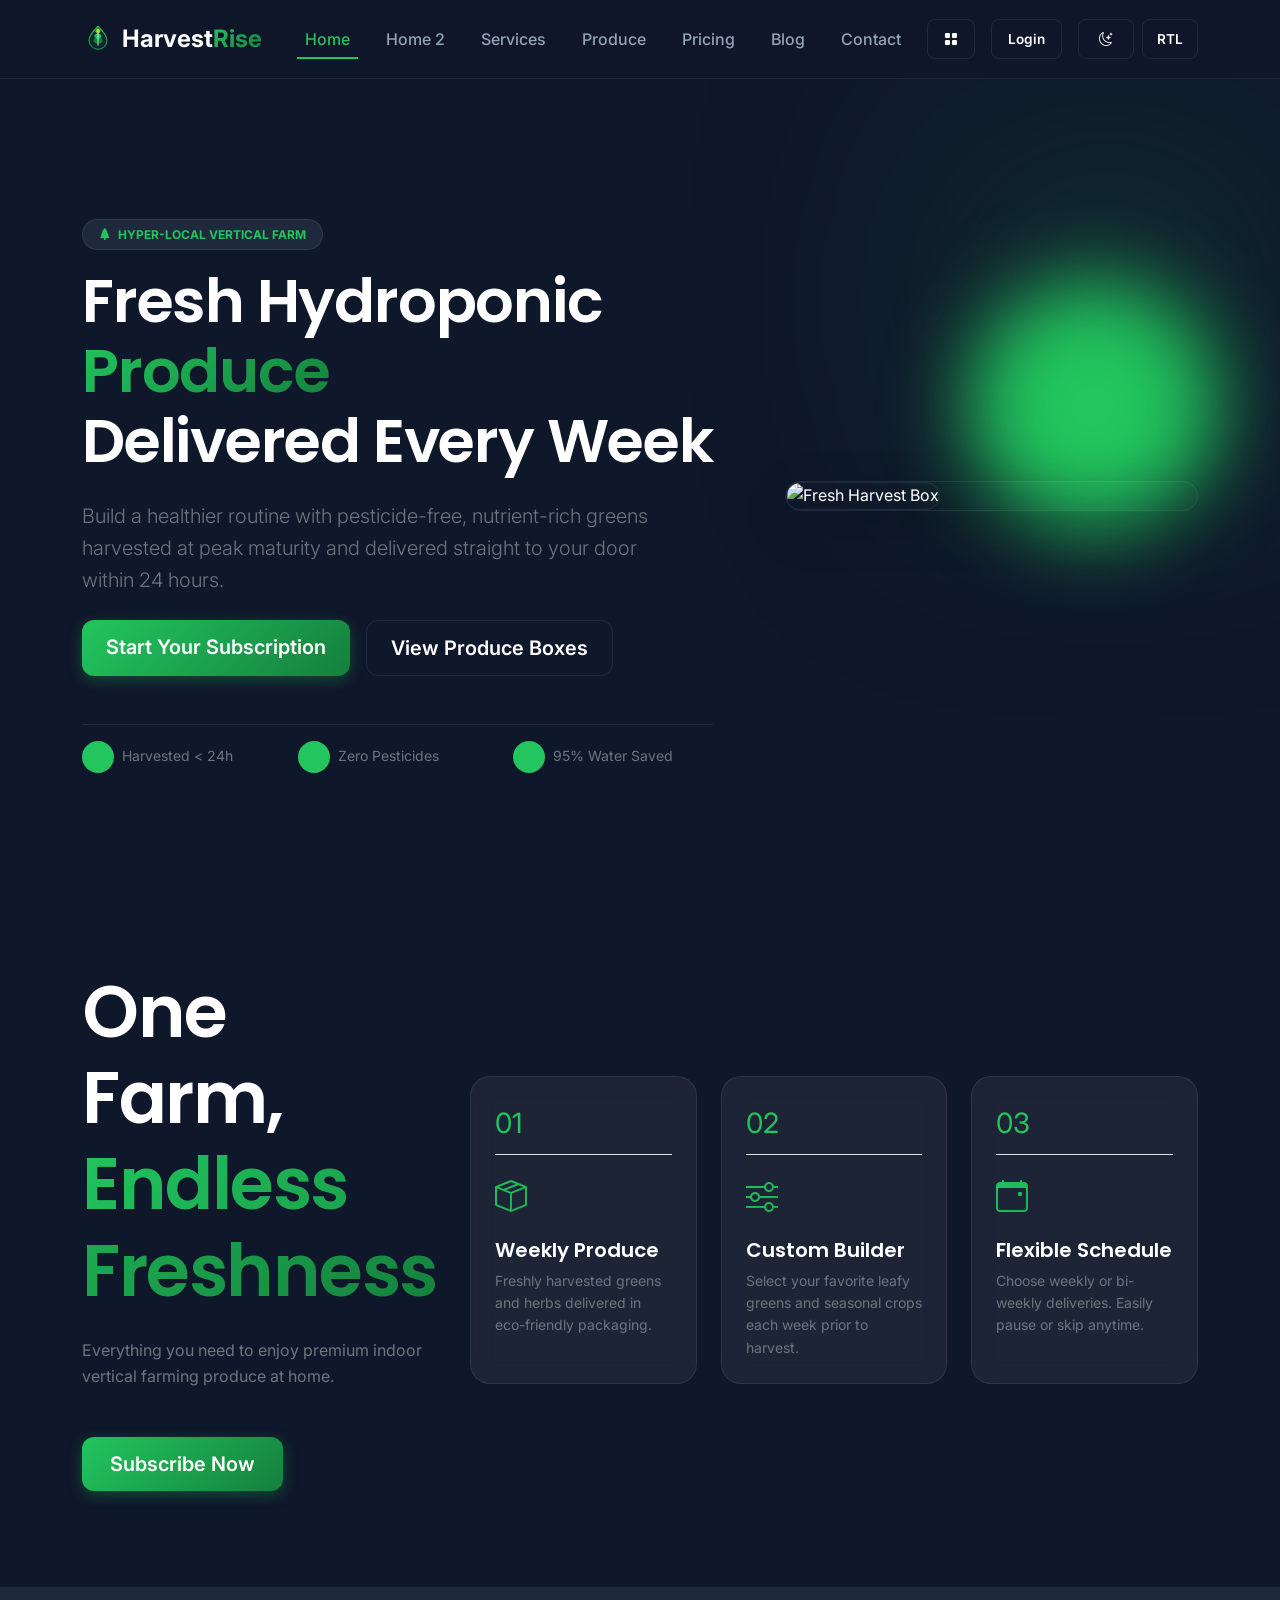
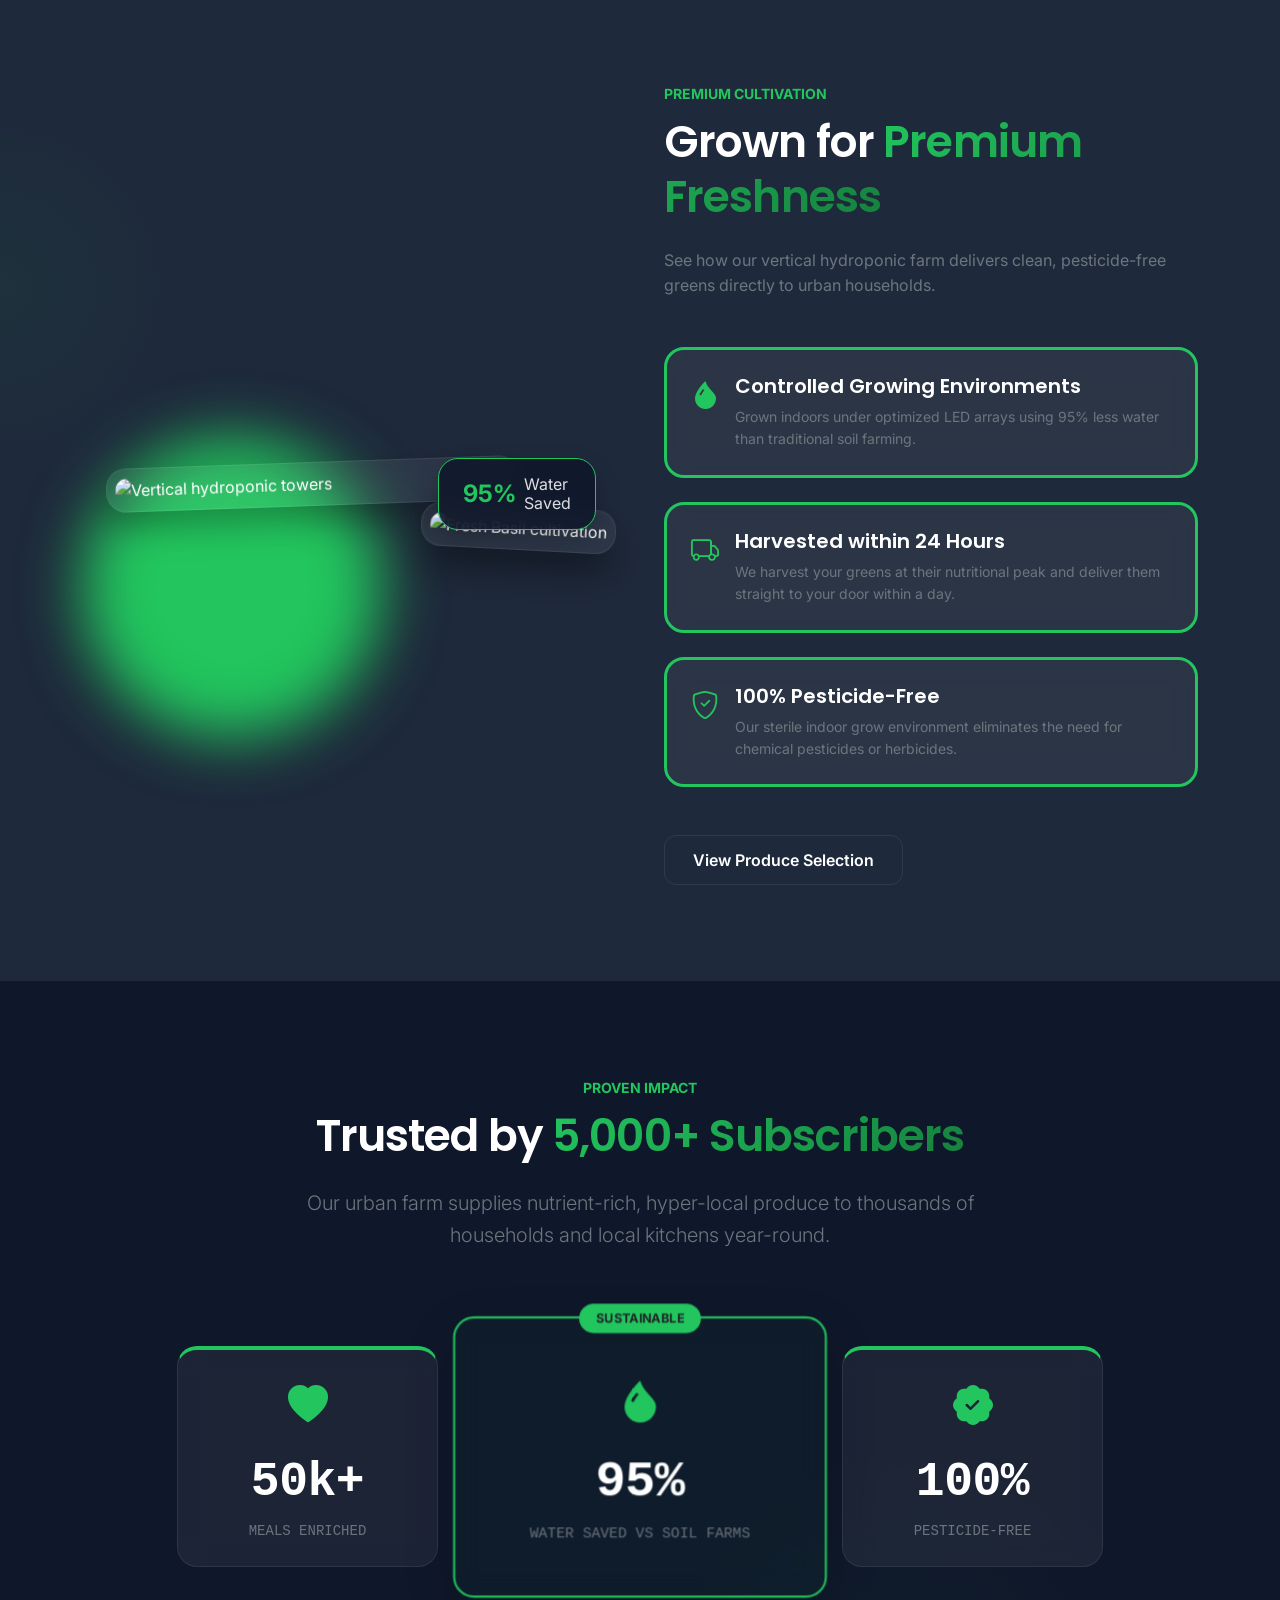
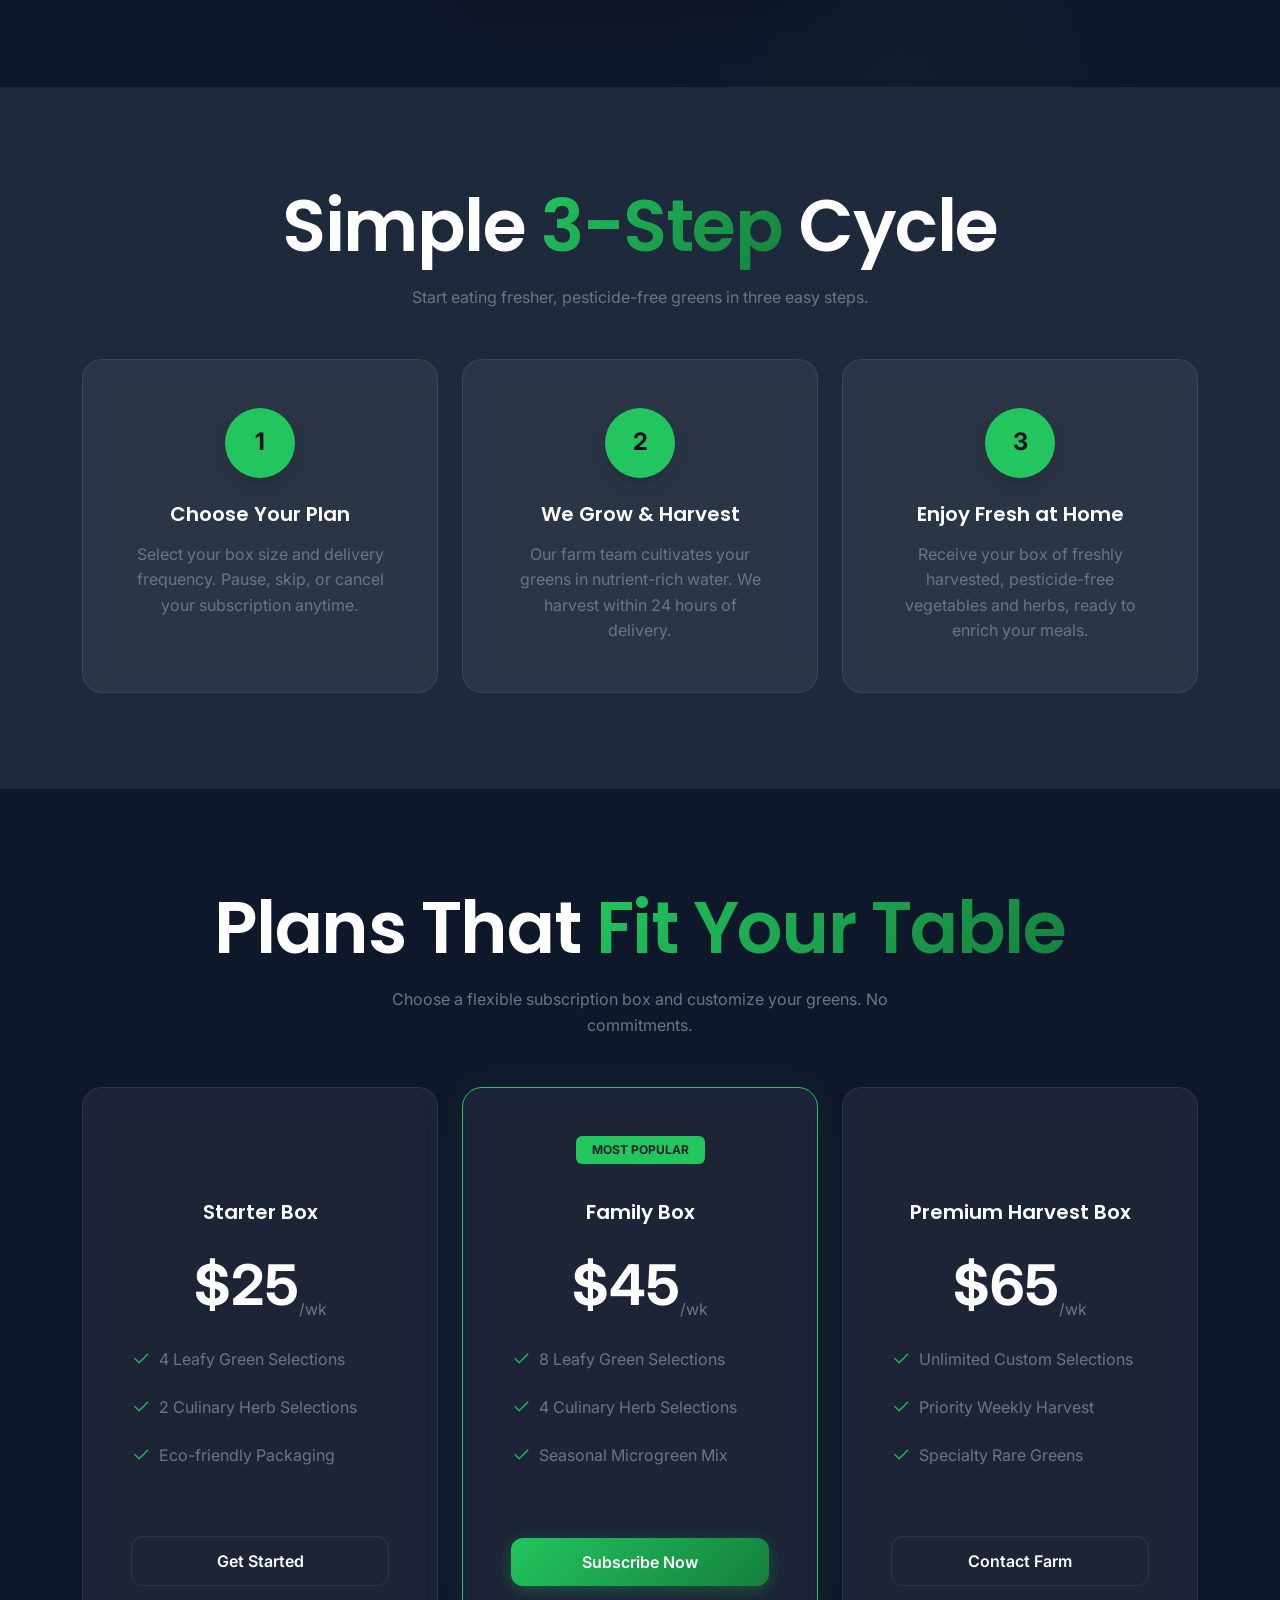
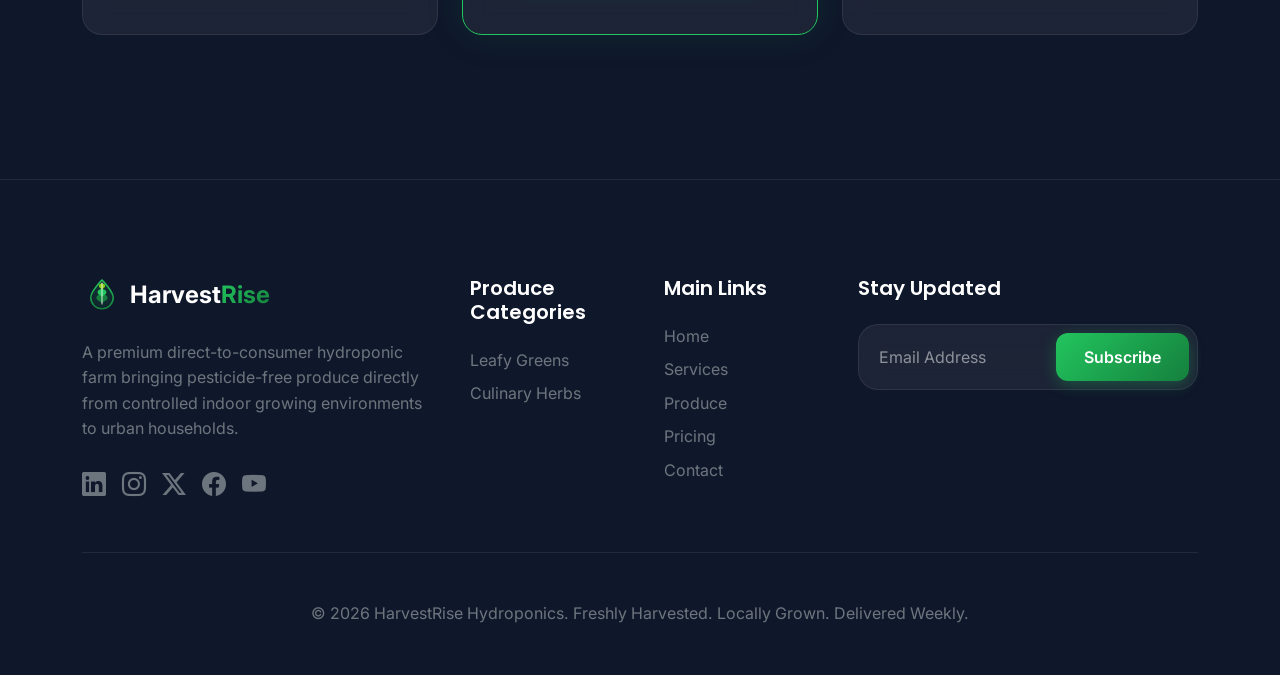
==== commit b31ff254: "Update dashboard and responsive page fixes" ====
--- a/index.html
+++ b/index.html
@@ -79,7 +79,7 @@
                     <p class="lead text-secondary mb-4 pe-lg-5">
                         Build a healthier routine with pesticide-free, nutrient-rich greens harvested at peak maturity and delivered straight to your door within 24 hours.
                     </p>
-                    <div class="d-flex flex-column flex-sm-row gap-3">
+                    <div class="d-flex flex-column flex-sm-row justify-content-center justify-content-lg-start gap-3">
                         <a href="pricing.html" class="btn btn-primary-custom btn-lg px-4">Start Your Subscription</a>
                         <a href="portfolio.html" class="btn btn-outline-custom btn-lg px-4">View Produce Boxes</a>
                     </div>
@@ -134,7 +134,7 @@
     <section class="py-5 my-5">
         <div class="container">
             <div class="row align-items-center g-5">
-                <div class="col-lg-4">
+                <div class="col-lg-4 text-center text-lg-start">
                     <h2 class="display-5 mb-4">One Farm, <span class="text-gradient">Endless Freshness</span></h2>
                     <p class="text-secondary mb-5">Everything you need to enjoy premium indoor vertical farming produce at home.</p>
                     <a href="pricing.html" class="btn btn-primary-custom btn-lg">Subscribe Now</a>
@@ -200,7 +200,7 @@
                         <div class="glass-card px-4 py-3 position-absolute border-primary-accent" style="top: 20px; right: 20px; z-index: 3; background: rgba(15, 23, 42, 0.85); box-shadow: 0 10px 25px rgba(0,0,0,0.2);">
                             <div class="d-flex align-items-center gap-2">
                                 <span class="fs-4 text-primary-accent fw-bold">95%</span>
-                                <span class="text-secondary text-xs" style="line-height: 1.2;">Water<br>Saved</span>
+                                <span class="text-xs" style="line-height: 1.2; color: rgba(255, 255, 255, 0.85) !important;">Water<br>Saved</span>
                             </div>
                         </div>
                     </div>
@@ -208,9 +208,11 @@
 
                 <!-- Right: Content and Feature Blocks -->
                 <div class="col-lg-6">
-                    <span class="text-primary-accent text-uppercase tracking-wider small fw-bold mb-2 d-block">Premium Cultivation</span>
-                    <h2 class="section-title mb-4">Grown for <span class="text-gradient">Premium Freshness</span></h2>
-                    <p class="text-secondary mb-5">See how our vertical hydroponic farm delivers clean, pesticide-free greens directly to urban households.</p>
+                    <div class="text-center text-lg-start">
+                        <span class="text-primary-accent text-uppercase tracking-wider small fw-bold mb-2 d-block">Premium Cultivation</span>
+                        <h2 class="section-title mb-4">Grown for <span class="text-gradient">Premium Freshness</span></h2>
+                        <p class="text-secondary mb-5">See how our vertical hydroponic farm delivers clean, pesticide-free greens directly to urban households.</p>
+                    </div>
                     
                     <div class="d-flex flex-column gap-4 mb-5">
                         <div class="glass-card p-4 hover-effect border-start border-3 border-primary-accent">
@@ -244,7 +246,7 @@
                         </div>
                     </div>
                     
-                    <div class="d-flex gap-3">
+                    <div class="d-flex justify-content-center justify-content-lg-start gap-3">
                         <a href="portfolio.html" class="btn btn-outline-custom">View Produce Selection</a>
                     </div>
                 </div>
@@ -347,7 +349,6 @@
                         <h4 class="h5 text-white mb-4 text-center">Starter Box</h4>
                         <div class="display-4 fw-bold mb-4 text-white text-center" style="min-height: 72px; display: flex; align-items: flex-end; justify-content: center;">$25 <span
                                 class="fs-6 text-secondary fw-normal">/wk</span></div>
-                        <div style="min-height: 72px;" class="mb-5"></div>
                         <ul class="list-unstyled mb-5 text-secondary">
                             <li class="mb-3 d-flex align-items-center gap-2"><i
                                     class="bi bi-check2 text-primary-accent fs-5"></i> 4 Leafy Green Selections</li>
@@ -370,7 +371,6 @@
                         <h4 class="h5 text-white mb-4 text-center">Family Box</h4>
                         <div class="display-4 fw-bold mb-4 text-white text-center" style="min-height: 72px; display: flex; align-items: flex-end; justify-content: center;">$45 <span
                                 class="fs-6 text-secondary fw-normal">/wk</span></div>
-                        <div style="min-height: 72px;" class="mb-5"></div>
                         <ul class="list-unstyled mb-5 text-secondary">
                             <li class="mb-3 d-flex align-items-center gap-2"><i
                                     class="bi bi-check2 text-primary-accent fs-5"></i> 8 Leafy Green Selections</li>
@@ -390,7 +390,6 @@
                         <h4 class="h5 text-white mb-4 text-center">Premium Harvest Box</h4>
                         <div class="display-4 fw-bold mb-4 text-white text-center" style="min-height: 72px; display: flex; align-items: flex-end; justify-content: center;">$65 <span
                                 class="fs-6 text-secondary fw-normal">/wk</span></div>
-                        <div style="min-height: 72px;" class="mb-5"></div>
                         <ul class="list-unstyled mb-5 text-secondary">
                             <li class="mb-3 d-flex align-items-center gap-2"><i
                                     class="bi bi-check2 text-primary-accent fs-5"></i> Unlimited Custom Selections</li>
--- a/assets/css/style.css
+++ b/assets/css/style.css
@@ -56,6 +56,13 @@
     letter-spacing: -0.02em;
 }
 
+.display-2,
+.display-3 {
+    font-size: clamp(1.75rem, 5vw, 3.8rem) !important;
+    line-height: 1.15 !important;
+    font-weight: 580 !important;
+}
+
 h2, .h2 {
     font-family: 'Poppins', sans-serif !important;
     font-size: clamp(3rem, 6vw, 4.5rem) !important;
@@ -114,6 +121,13 @@
     background: var(--card-bg);
     border-color: var(--primary-accent);
     color: var(--primary-accent);
+}
+
+.btn-primary-custom.btn-sm,
+.btn-outline-custom.btn-sm {
+    padding: 6px 16px !important;
+    font-size: 0.85rem !important;
+    border-radius: 8px !important;
 }
 
 /* Header Buttons & Icons: Equal Height Alignment */
@@ -152,6 +166,27 @@
     font-weight: 500;
     margin: 0 10px;
     transition: var(--transition);
+    position: relative;
+    padding-bottom: 6px !important;
+}
+
+.nav-link::after {
+    content: '';
+    position: absolute;
+    bottom: 0;
+    left: 0;
+    width: 100%;
+    height: 2px;
+    background-color: var(--primary-accent);
+    transform: scaleX(0);
+    transition: transform 0.3s ease;
+    transform-origin: right;
+}
+
+.nav-link:hover::after,
+.nav-link.active::after {
+    transform: scaleX(1);
+    transform-origin: left;
 }
 
 .nav-link:hover,
@@ -174,50 +209,77 @@
 }
 
 @media (max-width: 1199.98px) {
+    .navbar-custom {
+        z-index: 1050 !important;
+    }
+    
+    .navbar-custom .navbar-brand,
+    .navbar-custom .navbar-toggler {
+        position: relative;
+        z-index: 1060 !important;
+    }
+
     .navbar-custom .navbar-collapse {
-        margin-top: 12px;
-        padding-top: 12px;
-        border-top: 1px solid var(--border-color);
+        position: fixed !important;
+        top: 0;
+        left: 0;
+        width: 100vw !important;
+        height: 100vh !important;
+        background: var(--primary-bg) !important;
+        z-index: 1050 !important;
+        padding: 100px 24px 40px !important;
+        margin: 0 !important;
+        border: none !important;
+        border-radius: 0 !important;
+        display: flex !important;
+        flex-direction: column !important;
+        align-items: center !important;
+        justify-content: center !important;
+        overflow-y: auto !important;
+        opacity: 0;
+        visibility: hidden;
+        transition: opacity 0.3s ease, visibility 0.3s ease !important;
+    }
+
+    .navbar-custom .navbar-collapse.collapsing {
+        height: 100vh !important;
+        display: flex !important;
+        opacity: 0;
+        visibility: visible !important;
+        transition: opacity 0.3s ease !important;
+    }
+
+    .navbar-custom .navbar-collapse.show {
+        opacity: 1 !important;
+        visibility: visible !important;
+    }
+    
+    .navbar-custom .navbar-collapse:not(.show):not(.collapsing) {
+        display: none !important;
     }
 
     .navbar-custom .navbar-nav {
-        margin-bottom: 12px;
-        gap: 4px;
+        text-align: center;
+        margin-bottom: 30px !important;
+        width: 100%;
+        display: flex;
+        flex-direction: column;
+        align-items: center;
+        gap: 15px !important;
     }
 
     .navbar-custom .navbar-nav .nav-link {
-        margin: 0;
-        padding: 10px 0;
+        font-size: 1.5rem !important;
+        padding: 8px 0 !important;
+        margin: 0 !important;
     }
 
     .navbar-custom .navbar-collapse > .d-flex.align-items-center.gap-3 {
-        width: 100%;
-        flex-wrap: wrap;
-        gap: 10px !important;
-    }
-
-    .navbar-custom .navbar-collapse > .d-flex.align-items-center.gap-3 > .d-flex.gap-2 {
-        margin-left: 0 !important;
-    }
-}
-
-@media (min-width: 768px) and (max-width: 1199.98px) {
-    .navbar-custom .container {
-        position: relative;
-    }
-
-    .navbar-custom .navbar-collapse {
-        position: absolute;
-        top: calc(100% + 8px);
-        right: 0;
-        left: auto;
-        width: min(360px, calc(100vw - 2rem));
-        z-index: 1100;
-        margin-top: 0;
-        padding: 14px;
-        border: 1px solid var(--border-color);
-        border-radius: 14px;
-        background: rgba(15, 23, 42, 0.98);
+        justify-content: center !important;
+        width: 100% !important;
+        flex-direction: row !important;
+        flex-wrap: wrap !important;
+        gap: 15px !important;
     }
 }
 
@@ -267,6 +329,28 @@
     overflow: hidden;
 }
 
+[dir="rtl"] .hero-section {
+    text-align: right !important;
+}
+
+@media (min-width: 992px) {
+    [dir="rtl"] .hero-section .text-lg-start {
+        text-align: right !important;
+    }
+    [dir="rtl"] .hero-section .justify-content-lg-start {
+        justify-content: flex-start !important;
+    }
+[dir="rtl"] .hero-section .pe-lg-5 {
+        padding-right: 0 !important;
+        padding-left: 3rem !important;
+    }
+}
+
+[dir="rtl"] #featured-guide {
+    direction: rtl;
+    text-align: right;
+}
+
 .hero-glow {
     position: absolute;
     top: -10%;
@@ -438,6 +522,81 @@
     }
 }
 
+/* RTL Layout Overrides */
+[dir="rtl"] .sidebar {
+    left: auto !important;
+    right: 0 !important;
+    border-right: none !important;
+    border-left: 1px solid var(--border-color) !important;
+}
+
+[dir="rtl"] .main-content {
+    margin-left: 0 !important;
+    margin-right: 280px !important;
+}
+
+[dir="rtl"] .sidebar-link i {
+    margin-right: 0 !important;
+    margin-left: 12px !important;
+}
+
+[dir="rtl"] #delivery-section .bg-primary-accent,
+[dir="rtl"] #delivery-section .bg-secondary {
+    display: inline-flex;
+    align-items: center;
+    justify-content: center;
+    flex-shrink: 0;
+}
+
+[dir="rtl"] #delivery-section .bg-primary-accent i,
+[dir="rtl"] #delivery-section .bg-secondary i {
+    line-height: 1;
+    display: block;
+}
+
+[dir="rtl"] #orders-section .bi-credit-card-2-front {
+    margin-right: 0 !important;
+    margin-left: 1rem !important;
+}
+
+@media (min-width: 992px) {
+    [dir="rtl"] .contact-info-card {
+        flex-direction: row-reverse !important;
+    }
+
+    [dir="rtl"] .contact-info-card .bg-primary-accent {
+        margin-left: 0 !important;
+        margin-right: 1.5rem !important;
+    }
+}
+
+.contact-info-card .bg-primary-accent {
+    display: inline-flex;
+    align-items: center;
+    justify-content: center;
+    flex-shrink: 0;
+}
+
+.contact-info-card .bg-primary-accent i {
+    line-height: 1;
+    display: block;
+}
+
+@media (max-width: 991px) {
+    [dir="rtl"] .sidebar {
+        transform: translateX(100%) !important;
+    }
+
+    [dir="rtl"] .sidebar.active {
+        transform: translateX(0) !important;
+    }
+
+    [dir="rtl"] .main-content {
+        margin-right: 0 !important;
+    }
+}
+
+
 .max-w-600 {
     max-width: 600px;
 }
@@ -494,6 +653,33 @@
     transform: translateY(-5px);
 }
 
+/* Footer Styles: Link Hover & Spacing Fix */
+footer {
+    padding-top: 3rem !important;
+    padding-bottom: 1rem !important;
+}
+
+footer .container {
+    padding-top: 3rem !important;
+    padding-bottom: 0 !important;
+}
+
+footer p {
+    margin-bottom: 0 !important;
+}
+
+footer a.text-secondary {
+    transition: var(--transition);
+}
+
+footer a.text-secondary:hover {
+    color: var(--primary-accent) !important;
+}
+
+body.light-theme footer a.text-secondary:hover {
+    color: var(--secondary-accent) !important;
+}
+
 @media (min-width: 992px) and (max-width: 1199.98px) {
     .story-quote {
         min-height: 108px;
@@ -514,6 +700,12 @@
 }
 a:hover {
     color: var(--secondary-accent);
+    text-decoration: underline !important;
+}
+a.text-primary-accent:hover {
+    color: var(--secondary-accent) !important;
+    text-decoration: underline !important;
+    opacity: 0.9;
 }
 mark {
     background-color: rgba(34, 197, 94, 0.2);
@@ -548,9 +740,80 @@
 }
 
 .hero-title {
-    font-size: clamp(2.5rem, 5vw, 3.8rem) !important;
+    font-size: clamp(1.75rem, 5vw, 3.8rem) !important;
     line-height: 1.15 !important;
     font-weight: 580 !important;
+}
+
+/* Dashboard overview metric cards text sizing */
+.overview-metric-card h3 {
+    font-size: clamp(1.3rem, 1.8vw, 1.65rem) !important;
+}
+
+@media (width: 1024px) {
+    .sidebar {
+        transform: translateX(-100%) !important;
+    }
+
+    .sidebar.active {
+        transform: translateX(0) !important;
+    }
+
+    .main-content {
+        margin-left: 0 !important;
+        padding: 24px !important;
+    }
+
+    .main-content header {
+        flex-wrap: nowrap;
+        align-items: center !important;
+        gap: 12px !important;
+        margin-bottom: 2rem !important;
+    }
+
+    .main-content header > .d-flex.align-items-center {
+        flex: 1 1 auto;
+        min-width: 0;
+    }
+
+    .main-content header > .d-flex.align-items-center.gap-3 {
+        width: auto;
+        justify-content: flex-end;
+        gap: 8px !important;
+        flex-shrink: 0;
+    }
+
+    .main-content header #sidebar-toggle {
+        display: inline-flex !important;
+        align-items: center;
+        justify-content: center;
+        width: 40px !important;
+        min-width: 40px !important;
+        height: 40px !important;
+        min-height: 40px !important;
+        padding: 0 !important;
+    }
+
+    .main-content header #sidebar-toggle i {
+        font-size: 1.9rem !important;
+    }
+
+    .main-content header h1 {
+        font-size: 1.75rem !important;
+    }
+
+    .main-content header .nav-toggle-btn {
+        width: 40px !important;
+        min-width: 40px !important;
+        height: 40px !important;
+        min-height: 40px !important;
+        padding: 0 !important;
+    }
+
+    .main-content header img.rounded-circle {
+        width: 36px !important;
+        height: 36px !important;
+    }
 }
 
 /* Mobile responsive overrides for Dashboard Header & Section Alignments */
@@ -559,7 +822,7 @@
         padding: 24px !important; /* Reduce padding from 40px to 24px on tablet/mobile for alignment */
     }
     
-    .main-content header h1.h3 {
+    .main-content header h1 {
         font-size: 1.5rem !important; /* Reduce dashboard header title size on tablet/mobile */
     }
 }
@@ -579,12 +842,31 @@
         margin-bottom: 2rem !important;
     }
     
-    .main-content header h1.h3 {
-        font-size: 1.25rem !important; /* Significantly reduce dashboard header title size on mobile to fit one line */
+    .main-content header h1 {
+        font-size: 1rem !important; /* Significantly reduce dashboard header title size on mobile to fit one line */
     }
     
     .main-content header p.text-sm {
-        font-size: 0.75rem !important; /* Scale down header subtitle text */
+        font-size: 0.7rem !important; /* Scale down header subtitle text */
+    }
+
+    .main-content header .nav-toggle-btn {
+        width: 32px !important;
+        min-width: 32px !important;
+        height: 32px !important;
+        min-height: 32px !important;
+        padding: 0 !important;
+        font-size: 0.75rem !important;
+        border-radius: 6px !important;
+    }
+
+    .main-content header #sidebar-toggle i {
+        font-size: 1.5rem !important; /* Reduce burger menu icon size on mobile */
+    }
+
+    .main-content header img.rounded-circle {
+        width: 32px !important;
+        height: 32px !important; /* Reduce avatar image size on mobile */
     }
     
     /* Ensure header controls are clean on mobile */
@@ -619,3 +901,94 @@
         gap: 6px !important;
     }
 }
+
+.portfolio-card-equal {
+    height: 100%;
+    display: flex;
+    flex-direction: column;
+}
+
+.portfolio-card-equal p.text-secondary {
+    flex-grow: 1;
+}
+
+/* Revolutionary Features RTL Alignment */
+[dir="rtl"] #revolutionary-features {
+    text-align: right !important;
+}
+
+[dir="rtl"] #revolutionary-features .feature-icon {
+    margin-right: 0 !important;
+    margin-left: 1.5rem !important;
+}
+
+[dir="rtl"] #revolutionary-features li i {
+    margin-right: 0 !important;
+    margin-left: 0.5rem !important;
+}
+
+/* Weekly Box Preview RTL Alignment */
+[dir="rtl"] #box-preview {
+    text-align: right !important;
+}
+
+[dir="rtl"] #box-preview .badge {
+    margin-right: 0 !important;
+    margin-left: 1rem !important;
+}
+
+/* Pricing Plans RTL Alignment */
+[dir="rtl"] #pricing-plans {
+    text-align: right !important;
+}
+
+[dir="rtl"] #pricing-plans li i {
+    margin-right: 0 !important;
+    margin-left: 0.5rem !important;
+}
+
+/* Pricing FAQ RTL Alignment and Dark Theme Visibility */
+#pricingFaqAccordion .accordion-button {
+    color: var(--text-primary) !important;
+}
+
+#pricingFaqAccordion .accordion-body {
+    color: var(--text-secondary) !important;
+}
+
+[dir="rtl"] #pricingFaqAccordion {
+    direction: rtl;
+}
+
+[dir="rtl"] #pricingFaqAccordion .accordion-button {
+    text-align: right;
+}
+
+body:not(.light-theme) #pricingFaqAccordion .accordion-button::after {
+    filter: brightness(0) invert(1);
+}
+
+/* Produce Page: Our Growing Process RTL Alignment */
+[dir="rtl"] #growing-process {
+    text-align: right !important;
+}
+
+[dir="rtl"] #growing-process .process-step-number {
+    margin-right: 0 !important;
+    margin-left: 1.5rem !important;
+}
+
+/* Produce Page: Testimonials RTL Alignment */
+[dir="rtl"] #testimonials {
+    text-align: right !important;
+}
+
+@media (min-width: 992px) {
+    [dir="rtl"] #testimonials .testimonial-header {
+        align-items: flex-start !important;
+    }
+    
+    [dir="rtl"] #testimonials .testimonial-meta {
+        text-align: right !important;
+    }
+}
--- a/assets/css/dark-mode.css
+++ b/assets/css/dark-mode.css
@@ -25,6 +25,10 @@
 body.light-theme .nav-link:hover,
 body.light-theme .nav-link.active {
     color: var(--secondary-accent) !important;
+}
+
+body.light-theme .nav-link::after {
+    background-color: var(--secondary-accent) !important;
 }
 
 body.light-theme .navbar-brand .text-white {
@@ -166,8 +170,7 @@
 /* Mobile/Tablet Menu Fix */
 @media (max-width: 1199.98px) {
     body.light-theme .navbar-custom .navbar-collapse {
-        background: rgba(248, 255, 250, 0.98);
-        border-color: rgba(0, 0, 0, 0.08);
+        background: rgba(248, 255, 250, 0.98) !important;
     }
 }
 
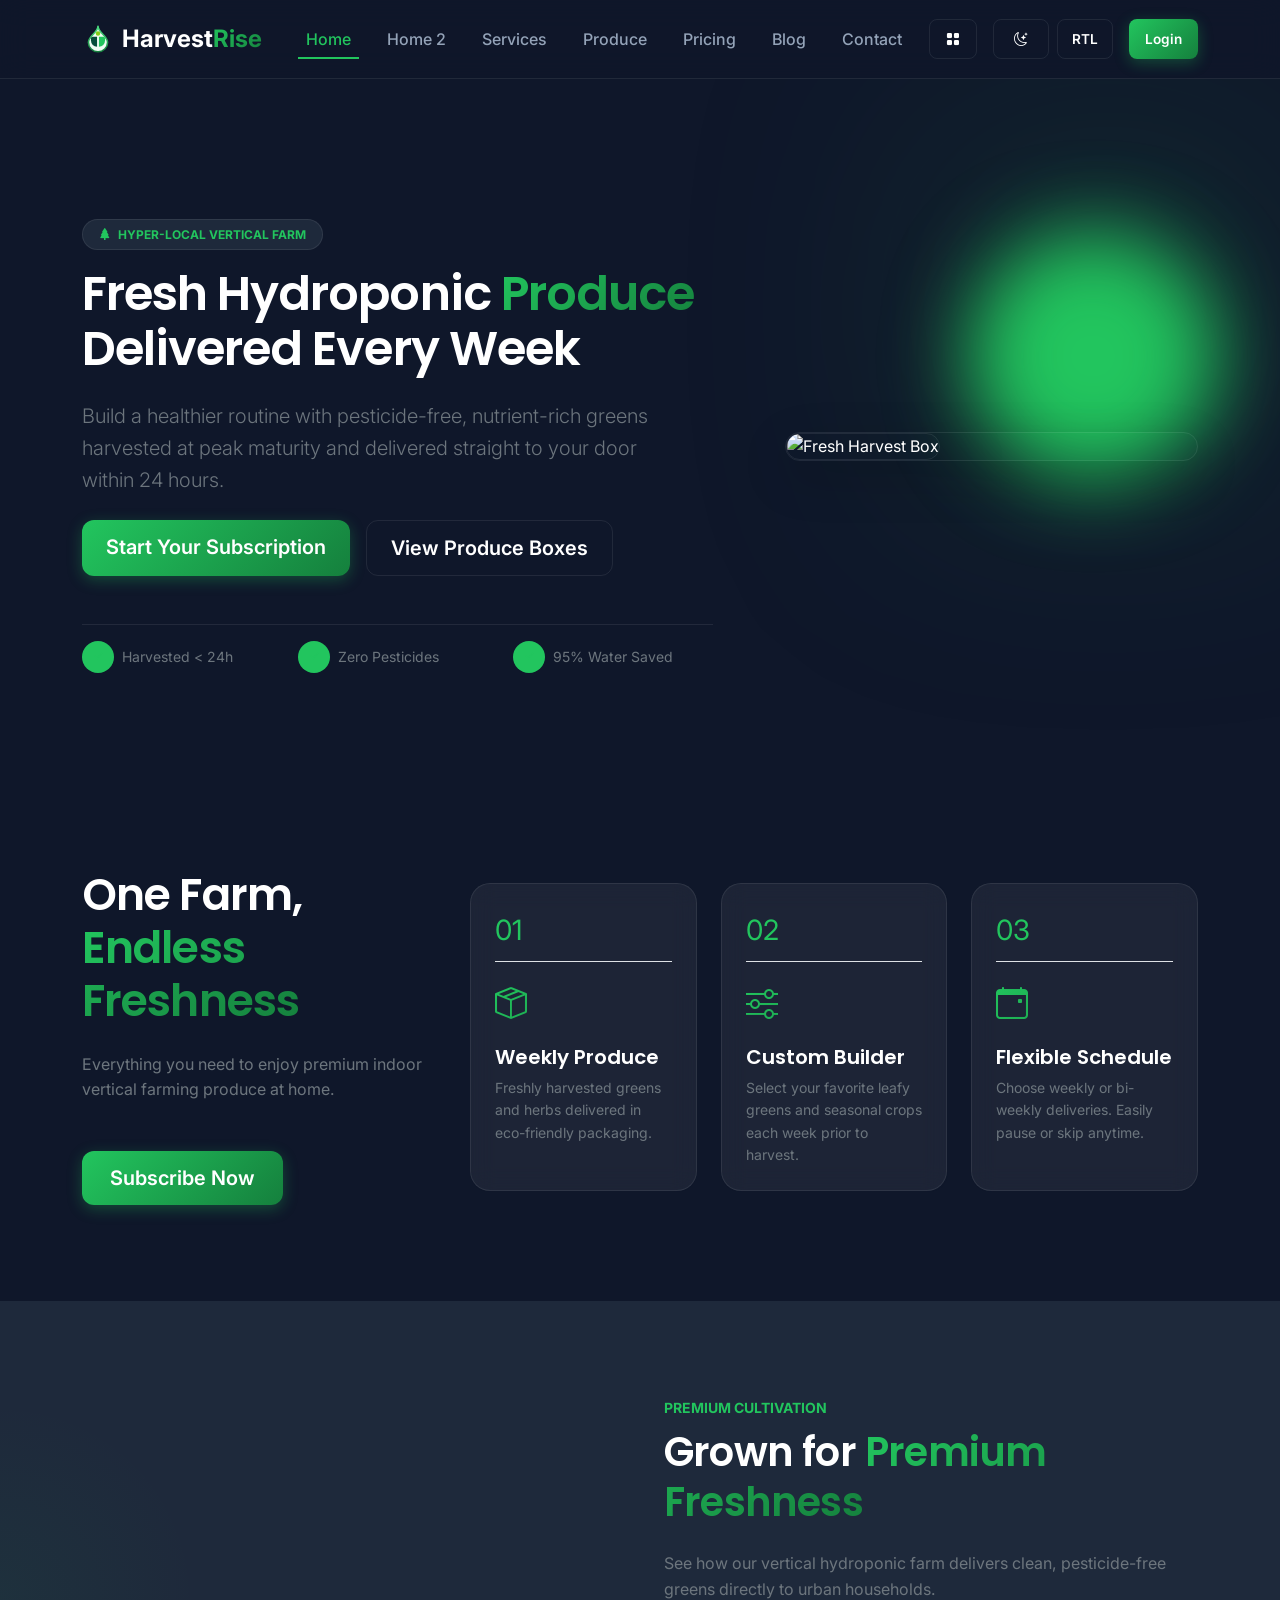
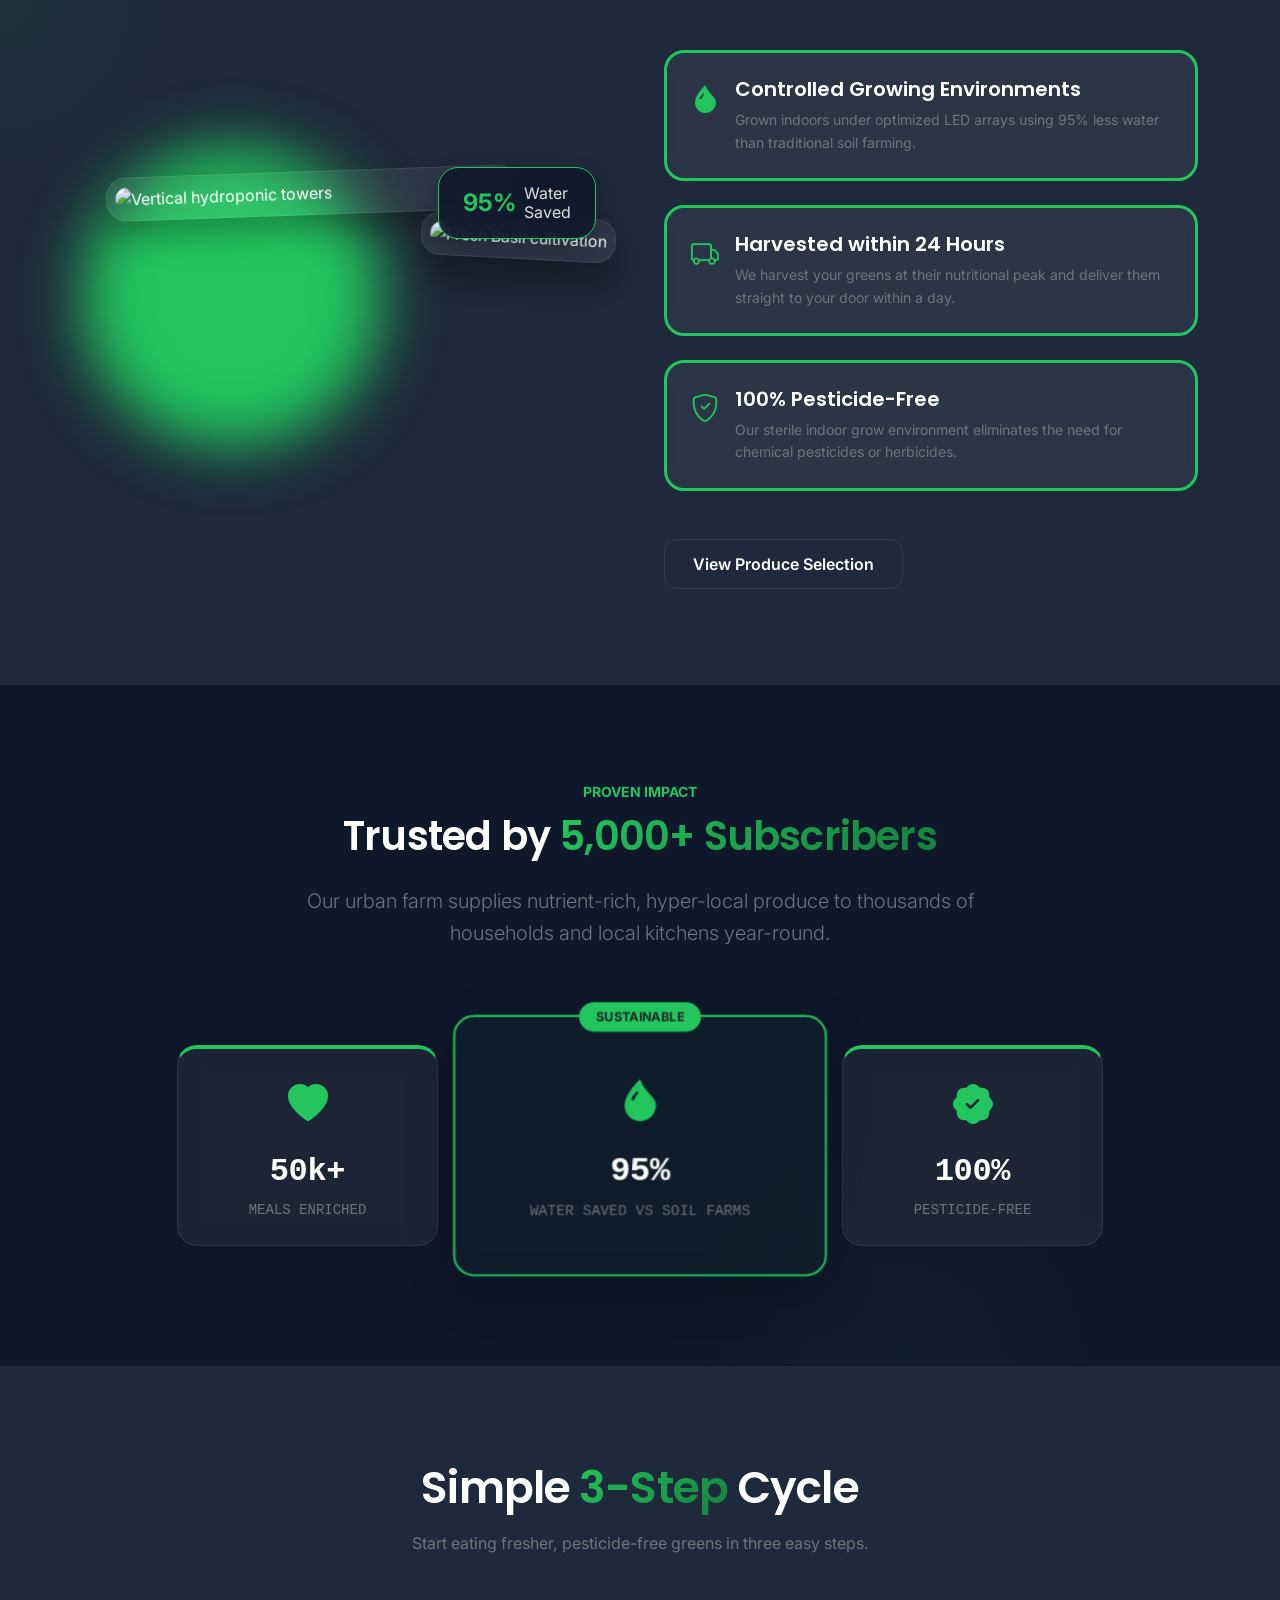
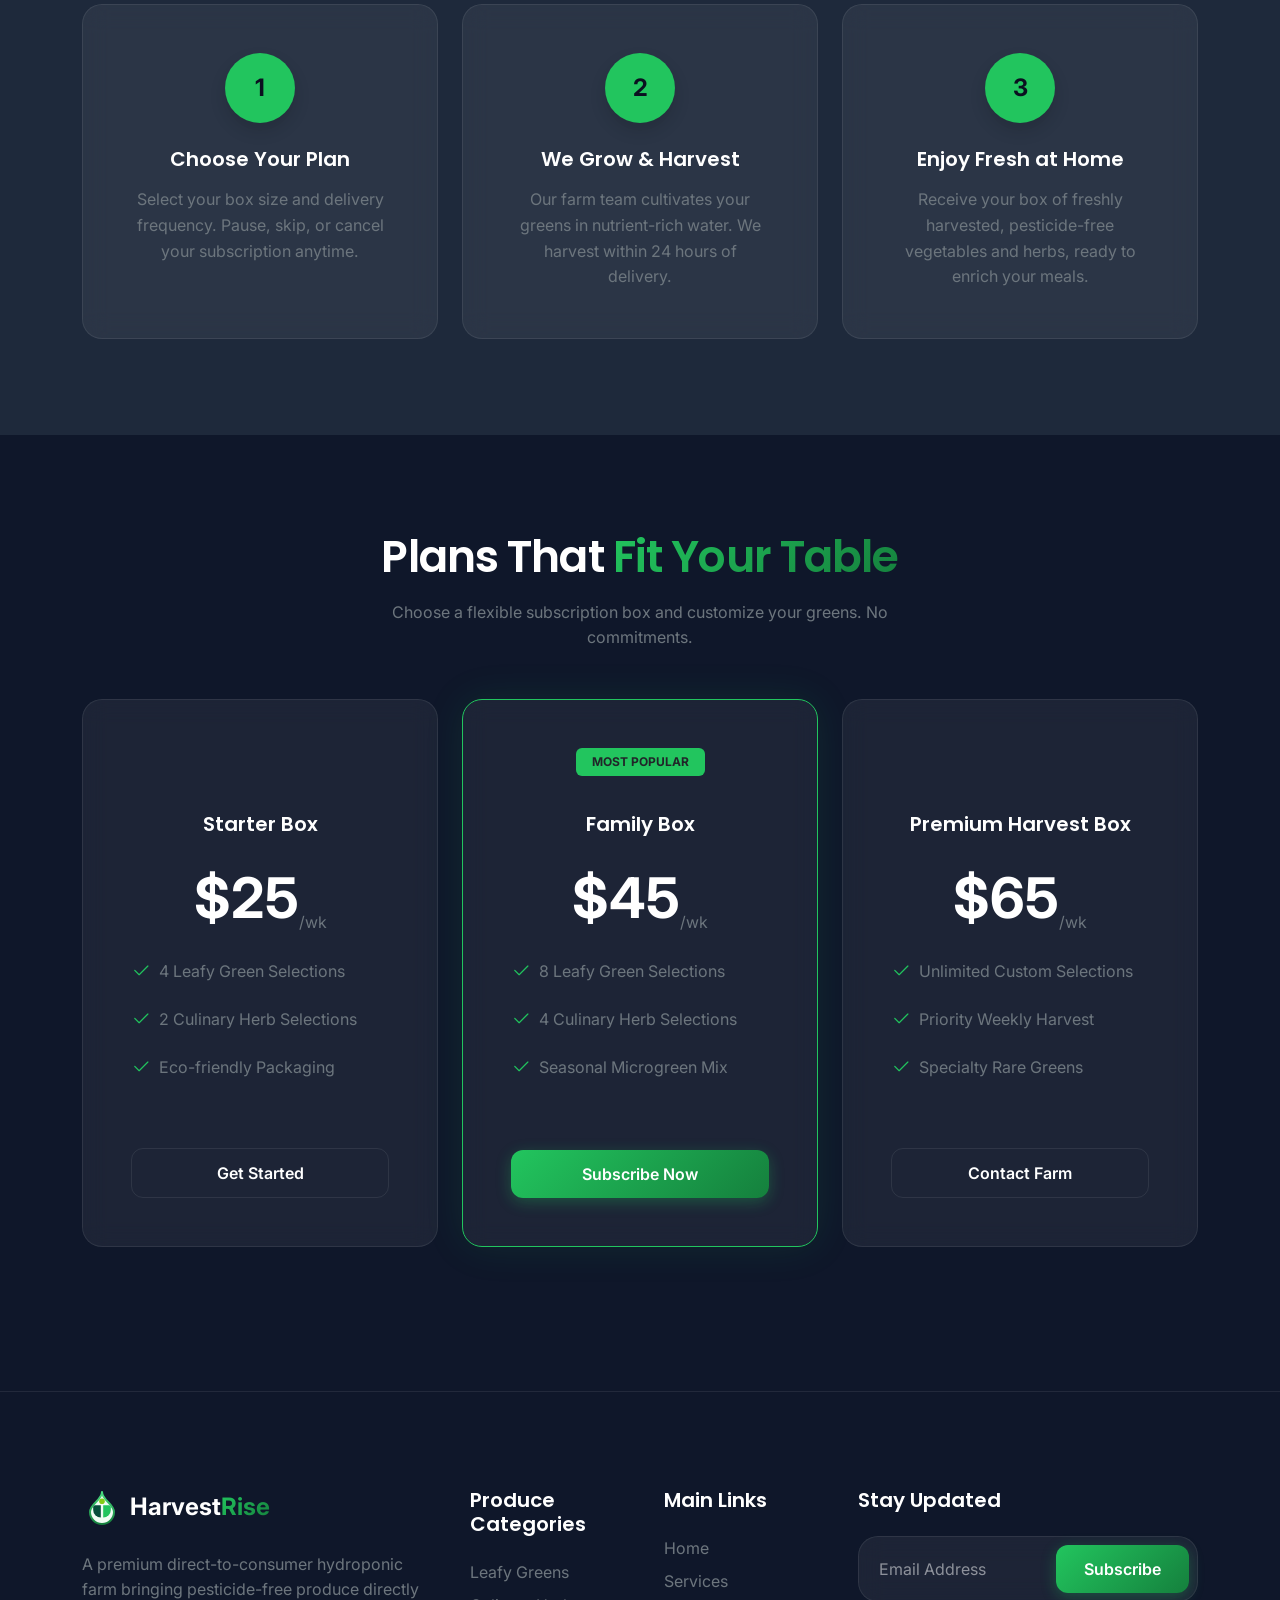
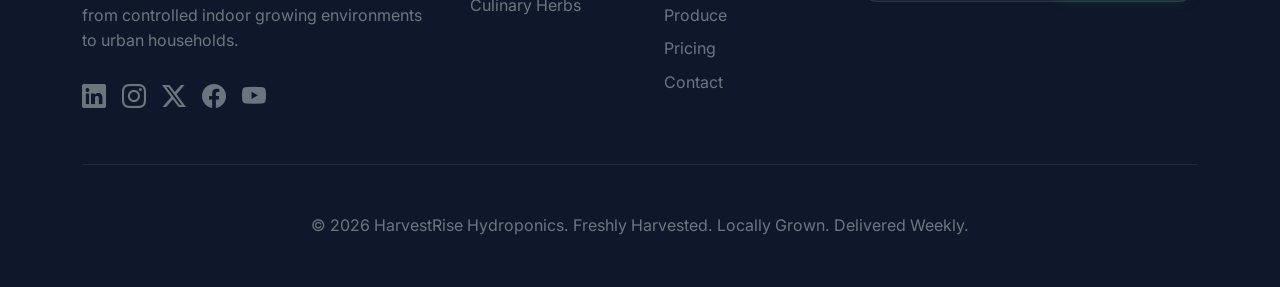
==== commit 2a79e24b: "UI Refinements: Redesigned logo, adjusted heading font sizes, updated auth header and pricing paymen" ====
--- a/index.html
+++ b/index.html
@@ -50,9 +50,6 @@
                         title="Dashboard">
                         <i class="bi bi-grid-fill"></i>
                     </a>
-                    <a href="login.html" class="btn btn-outline-custom btn-sm d-flex align-items-center" title="Login">
-                        Login
-                    </a>
                     <div class="d-flex gap-2">
                         <button class="btn btn-outline-custom btn-sm d-flex align-items-center justify-content-center nav-toggle-btn" id="theme-toggle" title="Toggle Theme">
                             <i class="bi bi-moon-stars"></i>
@@ -61,6 +58,9 @@
                             RTL
                         </button>
                     </div>
+                    <a href="login.html" class="btn btn-primary-custom btn-sm d-flex align-items-center" title="Login">
+                        Login
+                    </a>
                 </div>
             </div>
         </div>
--- a/assets/css/style.css
+++ b/assets/css/style.css
@@ -24,6 +24,7 @@
 }
 
 body {
+    font-size: 16px !important;
     font-family: 'Inter', sans-serif;
     font-weight: 410;
     background-color: var(--primary-bg);
@@ -51,28 +52,28 @@
 /* Typography Rules */
 h1, .h1 {
     font-family: 'Poppins', sans-serif !important;
-    font-size: clamp(4.5rem, 8vw, 6rem) !important;
+    font-size: clamp(2.5rem, 5vw, 3.5rem) !important;
     font-weight: 580 !important;
     letter-spacing: -0.02em;
 }
 
 .display-2,
 .display-3 {
-    font-size: clamp(1.75rem, 5vw, 3.8rem) !important;
+    font-size: clamp(1.5rem, 4vw, 2.5rem) !important;
     line-height: 1.15 !important;
     font-weight: 580 !important;
 }
 
 h2, .h2 {
     font-family: 'Poppins', sans-serif !important;
-    font-size: clamp(3rem, 6vw, 4.5rem) !important;
+    font-size: clamp(2rem, 4vw, 2.75rem) !important;
     font-weight: 540 !important;
     letter-spacing: -0.02em;
 }
 
 h3, .h3 {
     font-family: 'Poppins', sans-serif !important;
-    font-size: clamp(2rem, 4vw, 3rem) !important;
+    font-size: clamp(1.5rem, 3vw, 2rem) !important;
     font-weight: 520 !important;
     letter-spacing: -0.01em;
 }
@@ -141,10 +142,15 @@
     font-weight: 600;
 }
 
-.navbar-custom .nav-toggle-btn {
+.nav-toggle-btn {
     width: 56px !important;
     min-width: 56px !important;
+    height: 40px !important;
+    min-height: 40px !important;
     padding: 8px 10px !important;
+    display: inline-flex !important;
+    align-items: center !important;
+    justify-content: center !important;
     gap: 0;
 }
 
@@ -351,6 +357,11 @@
     text-align: right;
 }
 
+.hero-section-alt {
+    position: relative;
+    overflow: hidden;
+}
+
 .hero-glow {
     position: absolute;
     top: -10%;
@@ -497,7 +508,7 @@
     top: 0;
     left: 0;
     padding: 30px;
-    z-index: 1000;
+    z-index: 1050;
     transition: var(--transition);
 }
 
@@ -644,13 +655,13 @@
 }
 
 /* Social Links Hover */
-.social-links a {
+footer .social-links a.text-secondary {
     transition: all 0.3s ease;
 }
 
-.social-links a:hover {
+footer .social-links a.text-secondary:hover {
     color: var(--primary-accent) !important;
-    transform: translateY(-5px);
+    transform: translateY(-5px) !important;
 }
 
 /* Footer Styles: Link Hover & Spacing Fix */
@@ -670,14 +681,17 @@
 
 footer a.text-secondary {
     transition: var(--transition);
+    display: inline-block;
 }
 
 footer a.text-secondary:hover {
     color: var(--primary-accent) !important;
+    transform: translateX(5px);
 }
 
 body.light-theme footer a.text-secondary:hover {
     color: var(--secondary-accent) !important;
+    transform: translateX(5px);
 }
 
 @media (min-width: 992px) and (max-width: 1199.98px) {
@@ -700,11 +714,11 @@
 }
 a:hover {
     color: var(--secondary-accent);
-    text-decoration: underline !important;
+    text-decoration: none !important;
 }
 a.text-primary-accent:hover {
     color: var(--secondary-accent) !important;
-    text-decoration: underline !important;
+    text-decoration: none !important;
     opacity: 0.9;
 }
 mark {
@@ -723,7 +737,7 @@
 
 /* Unique layout helper classes */
 .section-title {
-    font-size: clamp(2rem, 4vw, 2.75rem) !important;
+    font-size: clamp(1.75rem, 4vw, 2.5rem) !important;
     line-height: 1.25 !important;
 }
 
@@ -740,7 +754,7 @@
 }
 
 .hero-title {
-    font-size: clamp(1.75rem, 5vw, 3.8rem) !important;
+    font-size: clamp(2rem, 5vw, 3rem) !important;
     line-height: 1.15 !important;
     font-weight: 580 !important;
 }
@@ -757,6 +771,10 @@
 
     .sidebar.active {
         transform: translateX(0) !important;
+    }
+
+    #sidebar-close {
+        display: block !important;
     }
 
     .main-content {
--- a/assets/css/dark-mode.css
+++ b/assets/css/dark-mode.css
@@ -115,17 +115,17 @@
 /* Form Controls */
 body.light-theme .form-control,
 body.light-theme .form-select {
-    border-color: rgba(0, 0, 0, 0.1);
+    border-color: rgba(0, 0, 0, 0.2) !important;
     color: #0F172A !important;
 }
 
 body.light-theme .form-control::placeholder {
-    color: #94a3b8;
+    color: #64748b !important;
 }
 
 body.light-theme .input-group-text {
-    border-color: rgba(0, 0, 0, 0.1);
-    color: #64748b;
+    border-color: rgba(0, 0, 0, 0.2) !important;
+    color: #475569 !important;
 }
 
 /* Auth Pages Specific */
